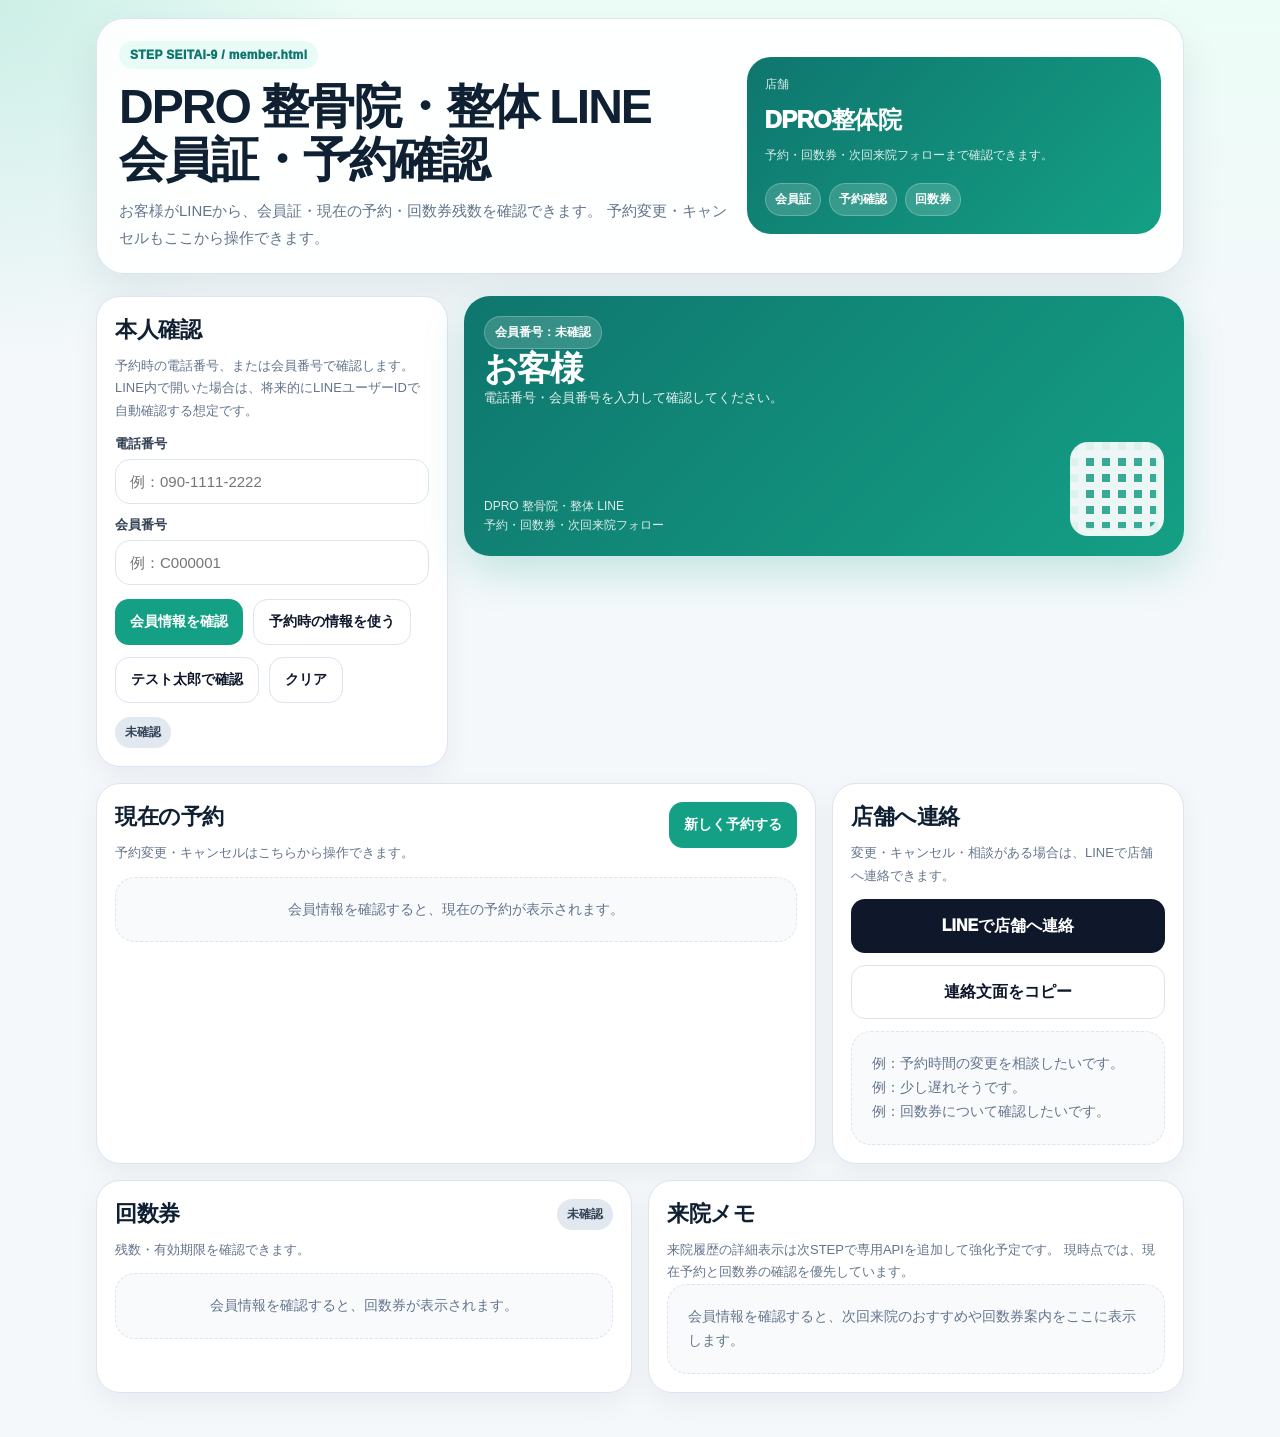
==== member.html @ 10b80275 "Update print statement to say 'Goodbye World'" ====
<!doctype html>
<!-- STEP SEITAI-9: member.html / customer member card, reservations and tickets / 20260709 -->
<html lang="ja">
<head>
  <meta charset="utf-8" />
  <meta name="viewport" content="width=device-width,initial-scale=1,viewport-fit=cover" />
  <title>DPRO 整骨院・整体 LINE｜会員証・予約確認｜STEP SEITAI-9</title>
  <script src="./config.js?v=step-seitai-4"></script>
  <style>
    :root{
      --bg:#f4f8fb;
      --card:#ffffff;
      --ink:#102033;
      --muted:#64748b;
      --line:#dbe4ef;
      --brand:#14a085;
      --brand2:#0f766e;
      --soft:#e9fbf6;
      --ok:#16a34a;
      --warn:#f59e0b;
      --danger:#dc2626;
      --dark:#0f172a;
      --shadow:0 18px 45px rgba(15,23,42,.08);
      --radius:24px;
    }
    *{box-sizing:border-box}
    html{scroll-behavior:smooth}
    body{
      margin:0;
      font-family:-apple-system,BlinkMacSystemFont,"Segoe UI","Noto Sans JP",sans-serif;
      background:
        radial-gradient(circle at top left,rgba(20,160,133,.15),transparent 360px),
        linear-gradient(180deg,#ecfdf7 0%,#f4f8fb 330px,#f4f8fb 100%);
      color:var(--ink);
    }
    button,input,select,textarea{font:inherit}
    button{cursor:pointer}
    .wrap{width:min(1120px,100%);margin:0 auto;padding:0 16px}
    header{padding:18px 0 12px}
    .hero{
      background:rgba(255,255,255,.92);
      border:1px solid rgba(219,228,239,.95);
      border-radius:28px;
      box-shadow:var(--shadow);
      padding:22px;
      display:grid;
      grid-template-columns:1.25fr .85fr;
      gap:18px;
      align-items:center;
    }
    .badge{
      display:inline-flex;
      align-items:center;
      padding:7px 11px;
      border-radius:999px;
      background:var(--soft);
      color:var(--brand2);
      font-size:12px;
      font-weight:950;
      letter-spacing:.03em;
    }
    h1{
      margin:12px 0 10px;
      font-size:clamp(30px,5vw,48px);
      line-height:1.1;
      letter-spacing:-.04em;
    }
    h2{margin:0 0 10px;font-size:22px;letter-spacing:-.02em}
    h3{margin:14px 0 8px;font-size:16px}
    .lead{margin:0;color:var(--muted);line-height:1.8;font-size:15px}
    .heroPanel{
      background:linear-gradient(135deg,#0f766e,#14a085);
      color:#fff;
      border-radius:24px;
      padding:18px;
      min-height:160px;
      display:grid;
      align-content:center;
      gap:10px;
    }
    .shop{font-size:24px;font-weight:950;letter-spacing:-.03em}
    .mini{font-size:12px;opacity:.86;line-height:1.6}
    .chips{display:flex;gap:8px;flex-wrap:wrap;margin-top:8px}
    .chip{
      display:inline-flex;
      padding:7px 9px;
      border-radius:999px;
      background:rgba(255,255,255,.16);
      border:1px solid rgba(255,255,255,.24);
      color:#fff;
      font-size:12px;
      font-weight:900;
    }
    main{padding:10px 0 44px}
    .grid{display:grid;grid-template-columns:repeat(12,1fr);gap:16px}
    .card{
      background:var(--card);
      border:1px solid var(--line);
      border-radius:var(--radius);
      box-shadow:0 10px 28px rgba(15,23,42,.05);
      padding:18px;
    }
    .span4{grid-column:span 4}
    .span5{grid-column:span 5}
    .span6{grid-column:span 6}
    .span7{grid-column:span 7}
    .span8{grid-column:span 8}
    .span12{grid-column:span 12}
    .note{margin:7px 0 0;color:var(--muted);line-height:1.75;font-size:13px}
    label{
      display:block;
      margin:12px 0 6px;
      font-size:13px;
      font-weight:900;
      color:#334155;
    }
    input,select,textarea{
      width:100%;
      border:1px solid var(--line);
      border-radius:15px;
      padding:13px 14px;
      background:#fff;
      color:var(--ink);
      outline:none;
      font-size:15px;
    }
    textarea{min-height:90px;line-height:1.65;resize:vertical}
    input:focus,select:focus,textarea:focus{
      border-color:var(--brand);
      box-shadow:0 0 0 4px rgba(20,160,133,.12);
    }
    .row{display:flex;gap:10px;align-items:center;flex-wrap:wrap}
    .btn{
      border:0;
      border-radius:14px;
      padding:12px 15px;
      font-size:14px;
      font-weight:950;
      background:#e2e8f0;
      color:#0f172a;
      transition:.15s transform,.15s opacity,.15s background;
      text-decoration:none;
      display:inline-flex;
      align-items:center;
      justify-content:center;
      min-height:46px;
    }
    .btn:hover{transform:translateY(-1px)}
    .btn:disabled{opacity:.55;cursor:not-allowed;transform:none}
    .btn.primary{background:var(--brand);color:#fff}
    .btn.dark{background:var(--dark);color:#fff}
    .btn.warn{background:var(--warn);color:#fff}
    .btn.danger{background:var(--danger);color:#fff}
    .btn.ghost{background:#fff;border:1px solid var(--line)}
    .btn.large{font-size:16px;min-height:54px;padding:14px 17px}
    .status{
      display:inline-flex;
      align-items:center;
      padding:7px 10px;
      border-radius:999px;
      background:#e2e8f0;
      color:#334155;
      font-size:12px;
      font-weight:950;
      white-space:nowrap;
    }
    .status.ok{background:#dcfce7;color:#166534}
    .status.warn{background:#fef3c7;color:#92400e}
    .status.ng{background:#fee2e2;color:#991b1b}
    .memberCard{
      background:linear-gradient(135deg,#0f766e,#14a085);
      color:#fff;
      border-radius:26px;
      padding:20px;
      box-shadow:0 16px 40px rgba(20,160,133,.22);
      min-height:260px;
      display:grid;
      gap:12px;
    }
    .memberNo{
      display:inline-flex;
      align-items:center;
      width:max-content;
      padding:7px 10px;
      border-radius:999px;
      background:rgba(255,255,255,.16);
      border:1px solid rgba(255,255,255,.24);
      font-weight:950;
      font-size:12px;
    }
    .memberName{
      font-size:34px;
      font-weight:950;
      letter-spacing:-.05em;
      line-height:1.12;
    }
    .memberMeta{
      font-size:13px;
      opacity:.9;
      line-height:1.65;
    }
    .qrLike{
      width:94px;
      height:94px;
      border-radius:18px;
      background:
        linear-gradient(90deg,#fff 8px,transparent 8px) 0 0/16px 16px,
        linear-gradient(#fff 8px,transparent 8px) 0 0/16px 16px,
        rgba(255,255,255,.18);
      border:8px solid rgba(255,255,255,.92);
      opacity:.92;
    }
    .memberBottom{
      display:flex;
      justify-content:space-between;
      gap:12px;
      align-items:end;
    }
    .list{display:grid;gap:12px;margin-top:12px}
    .item{
      border:1px solid #e5edf6;
      border-radius:20px;
      background:#fbfdff;
      padding:15px;
      display:grid;
      gap:10px;
    }
    .item.active{border-color:#bbf7d0;background:#f0fdf4}
    .itemTop{
      display:flex;
      justify-content:space-between;
      align-items:flex-start;
      gap:12px;
    }
    .itemTitle{
      font-size:18px;
      font-weight:950;
      line-height:1.45;
      letter-spacing:-.03em;
    }
    .itemMeta{
      color:var(--muted);
      font-size:13px;
      line-height:1.65;
      margin-top:4px;
    }
    .pill{
      display:inline-flex;
      padding:5px 8px;
      border-radius:999px;
      background:#eef2ff;
      color:#3730a3;
      font-size:11px;
      font-weight:950;
      white-space:nowrap;
    }
    .pill.green{background:#dcfce7;color:#166534}
    .pill.orange{background:#ffedd5;color:#9a3412}
    .pill.red{background:#fee2e2;color:#991b1b}
    .pill.gray{background:#e2e8f0;color:#334155}
    .ticketGauge{
      height:12px;
      background:#e2e8f0;
      border-radius:999px;
      overflow:hidden;
      margin-top:8px;
    }
    .ticketGauge > span{
      display:block;
      height:100%;
      width:0%;
      background:linear-gradient(90deg,#14a085,#0f766e);
      border-radius:999px;
    }
    .empty{
      border:1px dashed var(--line);
      background:#f8fafc;
      border-radius:20px;
      padding:20px;
      text-align:center;
      color:var(--muted);
      line-height:1.7;
      font-size:14px;
    }
    .sectionHead{
      display:flex;
      justify-content:space-between;
      gap:12px;
      align-items:flex-start;
      margin-bottom:10px;
    }
    .drawer{
      position:fixed;
      inset:0;
      z-index:220;
      display:none;
      background:rgba(15,23,42,.42);
      backdrop-filter:blur(5px);
      padding:18px;
      overflow:auto;
    }
    .drawer.open{display:block}
    .drawerInner{
      width:min(760px,100%);
      margin:0 auto;
      background:#fff;
      border:1px solid var(--line);
      border-radius:26px;
      box-shadow:0 26px 90px rgba(15,23,42,.28);
      padding:18px;
    }
    .drawerHead{
      display:flex;
      justify-content:space-between;
      gap:12px;
      align-items:flex-start;
      border-bottom:1px solid var(--line);
      padding-bottom:12px;
      margin-bottom:12px;
    }
    .slots{
      display:grid;
      grid-template-columns:repeat(4,minmax(0,1fr));
      gap:8px;
      margin-top:12px;
    }
    .slot{
      border:1px solid #bbf7d0;
      background:#ecfdf5;
      color:#047857;
      border-radius:13px;
      padding:10px 8px;
      font-size:13px;
      font-weight:950;
      text-align:center;
    }
    .slot.selected{
      background:var(--brand);
      color:#fff;
      border-color:var(--brand2);
      box-shadow:0 8px 18px rgba(20,160,133,.22);
    }
    .toast{
      position:fixed;
      left:50%;
      bottom:18px;
      transform:translateX(-50%);
      background:#0f172a;
      color:#fff;
      border-radius:999px;
      padding:13px 17px;
      box-shadow:var(--shadow);
      font-size:15px;
      font-weight:950;
      opacity:0;
      pointer-events:none;
      transition:.2s;
      z-index:300;
      max-width:calc(100% - 28px);
      text-align:center;
    }
    .toast.show{opacity:1;bottom:30px}
    .loading{
      display:inline-block;
      width:14px;height:14px;
      border:2px solid rgba(255,255,255,.55);
      border-top-color:#fff;
      border-radius:999px;
      animation:spin .7s linear infinite;
      vertical-align:-2px;
      margin-right:6px;
    }
    @keyframes spin{to{transform:rotate(360deg)}}
    @media(max-width:920px){
      .hero{grid-template-columns:1fr}
      .span4,.span5,.span6,.span7,.span8{grid-column:span 12}
      .slots{grid-template-columns:repeat(3,minmax(0,1fr))}
    }
    @media(max-width:560px){
      .wrap{padding:0 12px}
      header{padding-top:12px}
      .hero,.card{border-radius:20px;padding:16px}
      .grid{gap:12px}
      .memberName{font-size:30px}
      .itemTop{display:block}
      .itemTop .pill{margin-top:8px}
      .btn{width:100%}
      .row .btn{width:auto}
      .slots{grid-template-columns:repeat(2,minmax(0,1fr))}
    }
  </style>
</head>

<body>
<header>
  <div class="wrap">
    <section class="hero">
      <div>
        <span class="badge">STEP SEITAI-9 / member.html</span>
        <h1>DPRO 整骨院・整体 LINE<br>会員証・予約確認</h1>
        <p class="lead">
          お客様がLINEから、会員証・現在の予約・回数券残数を確認できます。
          予約変更・キャンセルもここから操作できます。
        </p>
      </div>
      <div class="heroPanel">
        <div class="mini">店舗</div>
        <div class="shop" id="shopNameView">DPRO整体院</div>
        <div class="mini" id="shopNoteView">予約・回数券・次回来院フォローまで確認できます。</div>
        <div class="chips">
          <span class="chip">会員証</span>
          <span class="chip">予約確認</span>
          <span class="chip">回数券</span>
        </div>
      </div>
    </section>
  </div>
</header>

<main>
  <div class="wrap">
    <section class="grid">
      <div class="card span4">
        <h2>本人確認</h2>
        <p class="note">
          予約時の電話番号、または会員番号で確認します。
          LINE内で開いた場合は、将来的にLINEユーザーIDで自動確認する想定です。
        </p>

        <label for="lookupPhone">電話番号</label>
        <input id="lookupPhone" type="tel" placeholder="例：090-1111-2222" autocomplete="tel">

        <label for="lookupCustomerNo">会員番号</label>
        <input id="lookupCustomerNo" type="text" placeholder="例：C000001">

        <div class="row" style="margin-top:14px;">
          <button class="btn primary" id="lookupBtn" type="button">会員情報を確認</button>
          <button class="btn ghost" id="useSavedBtn" type="button">予約時の情報を使う</button>
        </div>

        <div class="row" style="margin-top:12px;">
          <button class="btn ghost" id="demoPhoneBtn" type="button">テスト太郎で確認</button>
          <button class="btn ghost" id="clearLookupBtn" type="button">クリア</button>
        </div>

        <div style="margin-top:14px;">
          <span class="status" id="lookupStatus">未確認</span>
        </div>
      </div>

      <div class="span8">
        <div class="memberCard" id="memberCard">
          <div>
            <span class="memberNo" id="memberNoView">会員番号：未確認</span>
            <div class="memberName" id="memberNameView">お客様</div>
            <div class="memberMeta" id="memberMetaView">
              電話番号・会員番号を入力して確認してください。
            </div>
          </div>

          <div class="memberBottom">
            <div>
              <div class="mini">DPRO 整骨院・整体 LINE</div>
              <div class="mini">予約・回数券・次回来院フォロー</div>
            </div>
            <div class="qrLike" aria-label="会員証QR風表示"></div>
          </div>
        </div>
      </div>

      <div class="card span8">
        <div class="sectionHead">
          <div>
            <h2>現在の予約</h2>
            <p class="note">予約変更・キャンセルはこちらから操作できます。</p>
          </div>
          <a class="btn primary" href="./index.html">新しく予約する</a>
        </div>
        <div id="reservationList" class="list"></div>
      </div>

      <div class="card span4">
        <h2>店舗へ連絡</h2>
        <p class="note">変更・キャンセル・相談がある場合は、LINEで店舗へ連絡できます。</p>
        <div class="list">
          <a class="btn dark large" id="lineContactBtn" href="#" target="_blank" rel="noopener">LINEで店舗へ連絡</a>
          <button class="btn ghost large" id="copyContactTextBtn" type="button">連絡文面をコピー</button>
        </div>
        <div class="empty" style="margin-top:12px;text-align:left;">
          例：予約時間の変更を相談したいです。<br>
          例：少し遅れそうです。<br>
          例：回数券について確認したいです。
        </div>
      </div>

      <div class="card span6">
        <div class="sectionHead">
          <div>
            <h2>回数券</h2>
            <p class="note">残数・有効期限を確認できます。</p>
          </div>
          <span class="status" id="ticketStatus">未確認</span>
        </div>
        <div id="ticketList" class="list"></div>
      </div>

      <div class="card span6">
        <h2>来院メモ</h2>
        <p class="note">
          来院履歴の詳細表示は次STEPで専用APIを追加して強化予定です。
          現時点では、現在予約と回数券の確認を優先しています。
        </p>
        <div id="recommendBox" class="empty" style="text-align:left;">
          会員情報を確認すると、次回来院のおすすめや回数券案内をここに表示します。
        </div>
      </div>
    </section>
  </div>
</main>

<div class="drawer" id="changeDrawer">
  <div class="drawerInner">
    <div class="drawerHead">
      <div>
        <span class="badge">予約変更</span>
        <h2 style="margin-top:10px;">予約日時を変更</h2>
        <p class="note">メニュー・日付・時間を選び直して変更します。</p>
      </div>
      <button class="btn ghost" id="closeChangeBtn" type="button">閉じる</button>
    </div>

    <label for="changeMenu">メニュー</label>
    <select id="changeMenu"></select>

    <label for="changeDate">変更希望日</label>
    <input id="changeDate" type="date">

    <div class="row" style="margin-top:12px;">
      <button class="btn primary" id="loadSlotsBtn" type="button">空き時間を表示</button>
      <span class="status" id="slotStatus">未確認</span>
    </div>

    <div id="slotList" class="slots"></div>

    <label for="changeNote">変更メモ</label>
    <textarea id="changeNote" placeholder="例：できれば午前中が希望です。"></textarea>

    <div class="row" style="margin-top:14px;">
      <button class="btn primary large" id="submitChangeBtn" type="button">この内容で変更する</button>
    </div>
  </div>
</div>

<div class="drawer" id="cancelDrawer">
  <div class="drawerInner">
    <div class="drawerHead">
      <div>
        <span class="badge">予約キャンセル</span>
        <h2 style="margin-top:10px;">予約をキャンセル</h2>
        <p class="note">キャンセル理由を入力して送信します。</p>
      </div>
      <button class="btn ghost" id="closeCancelBtn" type="button">閉じる</button>
    </div>

    <div id="cancelTargetBox" class="empty" style="text-align:left;">キャンセル対象の予約を選択してください。</div>

    <label for="cancelReason">キャンセル理由</label>
    <textarea id="cancelReason" placeholder="例：都合が悪くなったため"></textarea>

    <div class="row" style="margin-top:14px;">
      <button class="btn danger large" id="submitCancelBtn" type="button">予約をキャンセルする</button>
    </div>
  </div>
</div>

<div class="toast" id="toast">OK</div>

<script>
(() => {
  "use strict";

  const FALLBACK_CONFIG = {
    serviceName: "DPRO 整骨院・整体 LINE",
    shopCode: "dpro_seitai_demo",
    shopName: "DPRO整体院",
    apiBaseUrl: "https://dpro-seitai-line-api.dpromstk2000.workers.dev",
    endpoints: {
      publicSettings: "/api/public/settings",
      memberProfile: "/api/member/profile",
      memberTicket: "/api/member/ticket",
      memberReservations: "/api/member/reservations",
      appointmentOptions: "/api/public/appointment-options",
      reservationUpdate: "/api/reservations/update",
      reservationCancel: "/api/reservations/cancel"
    }
  };

  const CONFIG = window.DPRO_SEITAI_CONFIG || FALLBACK_CONFIG;
  const $ = (id) => document.getElementById(id);

  const state = {
    settings: null,
    shop: null,
    customer: null,
    reservations: [],
    tickets: [],
    menus: [],
    staff: [],
    resources: [],
    menuMap: {},
    staffMap: {},
    resourceMap: {},
    selectedReservation: null,
    selectedSlot: null,
    slots: []
  };

  function endpoint(key) {
    const map = CONFIG.endpoints || {};
    return map[key] || FALLBACK_CONFIG.endpoints[key] || key;
  }

  function trimSlash(value) {
    return String(value || "").replace(/\/+$/, "");
  }

  function apiUrl(path, params = {}) {
    const url = new URL(`${trimSlash(CONFIG.apiBaseUrl)}${path.startsWith("/") ? path : `/${path}`}`);
    if (!url.searchParams.get("shop_code")) {
      url.searchParams.set("shop_code", CONFIG.shopCode || "dpro_seitai_demo");
    }
    Object.entries(params || {}).forEach(([key, value]) => {
      if (value !== undefined && value !== null && String(value) !== "") {
        url.searchParams.set(key, String(value));
      }
    });
    return url.toString();
  }

  async function apiGet(path, params = {}) {
    const res = await fetch(apiUrl(path, params), { method: "GET" });
    const data = await res.json().catch(() => ({}));
    if (!res.ok || data.ok === false) {
      throw new Error(data.message || data.error || `API error ${res.status}`);
    }
    return data;
  }

  async function apiPost(path, body = {}, query = {}) {
    const res = await fetch(apiUrl(path, query), {
      method: "POST",
      headers: { "Content-Type": "application/json" },
      body: JSON.stringify(body || {})
    });
    const data = await res.json().catch(() => ({}));
    if (!res.ok || data.ok === false) {
      throw new Error(data.message || data.error || `API error ${res.status}`);
    }
    return data;
  }

  function escapeHtml(value) {
    return String(value ?? "")
      .replaceAll("&", "&amp;")
      .replaceAll("<", "&lt;")
      .replaceAll(">", "&gt;")
      .replaceAll('"', "&quot;")
      .replaceAll("'", "&#039;");
  }

  function formatTime(value) {
    return String(value || "").slice(0, 5);
  }

  function todayText() {
    const d = new Date();
    const y = d.getFullYear();
    const m = String(d.getMonth() + 1).padStart(2, "0");
    const day = String(d.getDate()).padStart(2, "0");
    return `${y}-${m}-${day}`;
  }

  function addDaysText(dateText, days) {
    const [y, m, d] = dateText.split("-").map(Number);
    const date = new Date(y, m - 1, d);
    date.setDate(date.getDate() + Number(days || 0));
    const yy = date.getFullYear();
    const mm = String(date.getMonth() + 1).padStart(2, "0");
    const dd = String(date.getDate()).padStart(2, "0");
    return `${yy}-${mm}-${dd}`;
  }

  function showToast(text) {
    const t = $("toast");
    t.textContent = text;
    t.classList.add("show");
    setTimeout(() => t.classList.remove("show"), 1900);
  }

  function setStatus(id, text, kind = "") {
    const el = $(id);
    el.textContent = text;
    el.className = `status ${kind}`.trim();
  }

  function setBusy(button, busy, label) {
    if (!button) return;
    if (busy) {
      button.dataset.oldText = button.innerHTML;
      button.disabled = true;
      button.innerHTML = `<span class="loading"></span>${label || "処理中..."}`;
    } else {
      button.disabled = false;
      if (button.dataset.oldText) button.innerHTML = button.dataset.oldText;
      delete button.dataset.oldText;
    }
  }

  function statusLabel(status) {
    const map = {
      reserved: "予約済み",
      arrived: "来院済み",
      in_treatment: "施術中",
      treatment_done: "施術完了",
      completed: "完了",
      cancelled: "キャンセル",
      no_show: "無断キャンセル"
    };
    return map[status] || status || "-";
  }

  function statusClass(status) {
    if (status === "reserved") return "green";
    if (status === "arrived" || status === "in_treatment") return "orange";
    if (status === "completed" || status === "treatment_done") return "gray";
    if (status === "cancelled" || status === "no_show") return "red";
    return "gray";
  }

  function menuName(idOrCode) {
    const row = state.menuMap[idOrCode] || {};
    return row.menu_name || row.name || idOrCode || "-";
  }

  function staffName(idOrCode) {
    const row = state.staffMap[idOrCode] || {};
    return row.display_name || row.staff_name || row.name || "おまかせ";
  }

  function resourceName(idOrCode) {
    const row = state.resourceMap[idOrCode] || {};
    return row.resource_name || row.name || "";
  }

  function buildLookupParams() {
    const params = {};
    const phone = $("lookupPhone").value.trim();
    const customerNo = $("lookupCustomerNo").value.trim();

    if (phone) params.phone = phone;
    if (customerNo) params.customer_no = customerNo;

    const url = new URL(location.href);
    ["customer_id","customer_no","phone","line_user_id"].forEach((key) => {
      const v = url.searchParams.get(key);
      if (v && !params[key]) params[key] = v;
    });

    return params;
  }

  function saveLookup() {
    const data = {
      phone: $("lookupPhone").value.trim(),
      customer_no: $("lookupCustomerNo").value.trim()
    };
    localStorage.setItem("DPRO_SEITAI_MEMBER_LOOKUP", JSON.stringify(data));
  }

  function loadSavedLookup() {
    try {
      const profileRaw = localStorage.getItem("DPRO_SEITAI_CUSTOMER_PROFILE");
      if (profileRaw) {
        const profile = JSON.parse(profileRaw);
        if (profile.phone) $("lookupPhone").value = profile.phone;
      }

      const raw = localStorage.getItem("DPRO_SEITAI_MEMBER_LOOKUP");
      if (!raw) return;
      const data = JSON.parse(raw);
      if (data.phone) $("lookupPhone").value = data.phone;
      if (data.customer_no) $("lookupCustomerNo").value = data.customer_no;
    } catch {}
  }

  async function loadSettings() {
    const data = await apiGet(endpoint("publicSettings"));
    state.settings = data.settings || {};
    state.shop = data.shop || {};
    state.menus = data.menus || [];
    state.staff = data.staff || [];
    state.resources = data.resources || [];

    state.menuMap = {};
    state.staffMap = {};
    state.resourceMap = {};

    state.menus.forEach((m) => {
      state.menuMap[m.id] = m;
      state.menuMap[m.menu_code] = m;
    });
    state.staff.forEach((s) => {
      state.staffMap[s.id] = s;
      state.staffMap[s.staff_code] = s;
    });
    state.resources.forEach((r) => {
      state.resourceMap[r.id] = r;
      state.resourceMap[r.resource_code] = r;
    });

    $("shopNameView").textContent = state.shop.shop_name || CONFIG.shopName || "DPRO整体院";
    $("shopNoteView").textContent = state.shop.public_note || "予約・回数券・次回来院フォローまで確認できます。";

    if (state.shop.line_official_url) {
      $("lineContactBtn").href = state.shop.line_official_url;
    } else {
      $("lineContactBtn").removeAttribute("href");
    }

    renderChangeMenuOptions();
  }

  async function loadMember() {
    const params = buildLookupParams();
    if (!params.phone && !params.customer_no && !params.customer_id && !params.line_user_id) {
      showToast("電話番号または会員番号を入力してください。");
      return;
    }

    setStatus("lookupStatus", "確認中...", "warn");
    const [profile, tickets, reservations] = await Promise.all([
      apiGet(endpoint("memberProfile"), params),
      apiGet(endpoint("memberTicket"), params).catch((error) => ({ ok:false, tickets:[], error: error.message })),
      apiGet(endpoint("memberReservations"), params).catch((error) => ({ ok:false, reservations:[], error: error.message }))
    ]);

    state.customer = profile.customer;
    state.tickets = tickets.tickets || [];
    state.reservations = reservations.reservations || [];

    saveLookup();
    renderMember();
    renderReservations();
    renderTickets();
    renderRecommend();
    setStatus("lookupStatus", "確認OK", "ok");
  }

  function renderMember() {
    const c = state.customer;
    if (!c) return;

    $("memberNoView").textContent = `会員番号：${c.customer_no || "未設定"}`;
    $("memberNameView").textContent = `${c.customer_name || "お客様"} 様`;
    $("memberMetaView").innerHTML = `
      フリガナ：${escapeHtml(c.customer_kana || "-")}<br>
      電話：${escapeHtml(c.phone || "-")}<br>
      最終来院：${escapeHtml(c.last_visit_date || "-")} / 来院回数：${Number(c.total_visit_count || 0)}回
    `;

    if (c.phone) $("lookupPhone").value = c.phone;
    if (c.customer_no) $("lookupCustomerNo").value = c.customer_no;
  }

  function renderReservations() {
    const box = $("reservationList");
    const rows = state.reservations || [];

    if (!state.customer) {
      box.innerHTML = `<div class="empty">会員情報を確認すると、現在の予約が表示されます。</div>`;
      return;
    }

    if (!rows.length) {
      box.innerHTML = `
        <div class="empty">
          現在の予約はありません。<br>
          新しく予約する場合は「新しく予約する」から進んでください。
        </div>
      `;
      return;
    }

    box.innerHTML = rows.map((r) => {
      const menu = menuName(r.menu_id || r.menu_code);
      const staff = staffName(r.staff_id || r.staff_code);
      const resource = resourceName(r.resource_id || r.resource_code);
      return `
        <div class="item active">
          <div class="itemTop">
            <div>
              <div class="itemTitle">${escapeHtml(r.reservation_date || "-")} ${formatTime(r.start_time)}　${escapeHtml(menu)}</div>
              <div class="itemMeta">
                担当：${escapeHtml(staff)}${resource ? ` / ${escapeHtml(resource)}` : ""}<br>
                予約番号：${escapeHtml(r.id || r.reservation_id || "-")}
              </div>
            </div>
            <span class="pill ${statusClass(r.status)}">${escapeHtml(statusLabel(r.status))}</span>
          </div>
          ${r.request_note ? `<div class="itemMeta">ご要望：${escapeHtml(r.request_note)}</div>` : ""}
          <div class="row">
            <button class="btn primary" data-action="change" data-id="${escapeHtml(r.id || r.reservation_id)}" type="button">予約を変更</button>
            <button class="btn danger" data-action="cancel" data-id="${escapeHtml(r.id || r.reservation_id)}" type="button">キャンセル</button>
          </div>
        </div>
      `;
    }).join("");

    box.querySelectorAll("[data-action]").forEach((btn) => {
      btn.addEventListener("click", () => {
        const reservation = state.reservations.find((r) => String(r.id || r.reservation_id) === String(btn.dataset.id));
        if (!reservation) return showToast("予約が見つかりません。");
        if (btn.dataset.action === "change") openChangeDrawer(reservation);
        if (btn.dataset.action === "cancel") openCancelDrawer(reservation);
      });
    });
  }

  function renderTickets() {
    const box = $("ticketList");
    const rows = state.tickets || [];
    setStatus("ticketStatus", state.customer ? `${rows.length}件` : "未確認", state.customer ? "ok" : "");

    if (!state.customer) {
      box.innerHTML = `<div class="empty">会員情報を確認すると、回数券が表示されます。</div>`;
      return;
    }

    if (!rows.length) {
      box.innerHTML = `<div class="empty">現在表示できる回数券はありません。</div>`;
      return;
    }

    box.innerHTML = rows.map((t) => {
      const total = Number(t.total_count || 0);
      const remaining = Number(t.remaining_count || 0);
      const pct = total > 0 ? Math.max(0, Math.min(100, Math.round((remaining / total) * 100))) : 0;
      const low = remaining <= Number(state.settings.ticket_low_threshold || 2);
      return `
        <div class="item">
          <div class="itemTop">
            <div>
              <div class="itemTitle">${escapeHtml(t.ticket_name || "回数券")}</div>
              <div class="itemMeta">
                残り ${remaining}回 / 合計 ${total}回<br>
                有効期限：${escapeHtml(t.expires_at || "-")} / 状態：${escapeHtml(t.status || "-")}
              </div>
            </div>
            <span class="pill ${low ? "red" : "green"}">${low ? "残り少" : "利用中"}</span>
          </div>
          <div class="ticketGauge"><span style="width:${pct}%"></span></div>
        </div>
      `;
    }).join("");
  }

  function renderRecommend() {
    if (!state.customer) return;

    const activeTicket = (state.tickets || []).find((t) => t.status === "active");
    const reservationCount = (state.reservations || []).length;

    if (reservationCount > 0) {
      $("recommendBox").innerHTML = `
        <b>次回予約があります。</b><br>
        予約日時と回数券残数を確認して、当日はお気をつけてお越しください。
      `;
      return;
    }

    if (activeTicket) {
      $("recommendBox").innerHTML = `
        <b>回数券をご利用中です。</b><br>
        残り ${Number(activeTicket.remaining_count || 0)}回です。次回予約を入れておくと安心です。
      `;
      return;
    }

    $("recommendBox").innerHTML = `
      <b>次回予約がおすすめです。</b><br>
      肩こり・腰痛・姿勢改善は、間隔を空けすぎない来院がおすすめです。
    `;
  }

  function renderChangeMenuOptions() {
    $("changeMenu").innerHTML = (state.menus || []).map((m) =>
      `<option value="${escapeHtml(m.menu_code || m.id)}">${escapeHtml(m.menu_name || m.menu_code)}（${Number(m.duration_minutes || 0)}分）</option>`
    ).join("");
  }

  function openChangeDrawer(reservation) {
    state.selectedReservation = reservation;
    state.selectedSlot = null;
    state.slots = [];

    const menuRow = state.menuMap[reservation.menu_id] || state.menuMap[reservation.menu_code] || state.menus[0];
    $("changeMenu").value = menuRow?.menu_code || menuRow?.id || "";
    $("changeDate").value = reservation.reservation_date || addDaysText(todayText(), 1);
    $("changeDate").min = todayText();
    $("changeNote").value = reservation.request_note || "";

    $("slotList").innerHTML = "";
    setStatus("slotStatus", "未確認", "");
    $("changeDrawer").classList.add("open");
  }

  function closeChangeDrawer() {
    $("changeDrawer").classList.remove("open");
  }

  async function loadSlots() {
    const reservation = state.selectedReservation;
    if (!reservation) return showToast("変更する予約が選択されていません。");

    const btn = $("loadSlotsBtn");
    setBusy(btn, true, "確認中...");
    try {
      const data = await apiGet(endpoint("appointmentOptions"), {
        date: $("changeDate").value,
        menu_code: $("changeMenu").value,
        staff_preference: "any"
      });

      state.slots = Array.isArray(data.available_slots)
        ? data.available_slots
        : (Array.isArray(data.slots) ? data.slots.map((time) => ({ time })) : []);

      state.selectedSlot = null;

      if (data.is_available && state.slots.length) {
        setStatus("slotStatus", "空きあり", "ok");
      } else {
        setStatus("slotStatus", "空きなし", "ng");
      }

      renderSlots();
    } catch (error) {
      setStatus("slotStatus", "エラー", "ng");
      showToast(error.message);
    } finally {
      setBusy(btn, false);
    }
  }

  function renderSlots() {
    const box = $("slotList");
    if (!state.slots.length) {
      box.innerHTML = `<div class="empty" style="grid-column:1/-1;">表示できる空き時間はありません。</div>`;
      return;
    }

    box.innerHTML = state.slots.map((slot) => {
      const time = slot.time || slot;
      const selected = state.selectedSlot && state.selectedSlot.time === time;
      return `<button class="slot ${selected ? "selected" : ""}" data-time="${escapeHtml(time)}" type="button">${escapeHtml(time)}</button>`;
    }).join("");

    box.querySelectorAll("[data-time]").forEach((btn) => {
      btn.addEventListener("click", () => {
        state.selectedSlot = state.slots.find((slot) => String(slot.time || slot) === String(btn.dataset.time)) || { time: btn.dataset.time };
        renderSlots();
      });
    });
  }

  async function submitChange() {
    const reservation = state.selectedReservation;
    if (!reservation) return showToast("変更する予約が選択されていません。");
    if (!state.selectedSlot) return showToast("変更後の時間を選んでください。");

    const btn = $("submitChangeBtn");
    setBusy(btn, true, "変更中...");

    try {
      const data = await apiPost(endpoint("reservationUpdate"), {
        reservation_id: reservation.id || reservation.reservation_id,
        reservation_date: $("changeDate").value,
        start_time: state.selectedSlot.time || state.selectedSlot,
        menu_code: $("changeMenu").value,
        staff_preference: "any",
        request_note: $("changeNote").value.trim(),
        source: "member"
      });

      showToast(data.message || "予約を変更しました。");
      closeChangeDrawer();
      await loadMember();
    } catch (error) {
      showToast(error.message);
    } finally {
      setBusy(btn, false);
    }
  }

  function openCancelDrawer(reservation) {
    state.selectedReservation = reservation;
    const menu = menuName(reservation.menu_id || reservation.menu_code);
    $("cancelTargetBox").innerHTML = `
      <b>${escapeHtml(reservation.reservation_date || "-")} ${formatTime(reservation.start_time)}</b><br>
      ${escapeHtml(menu)}
    `;
    $("cancelReason").value = "";
    $("cancelDrawer").classList.add("open");
  }

  function closeCancelDrawer() {
    $("cancelDrawer").classList.remove("open");
  }

  async function submitCancel() {
    const reservation = state.selectedReservation;
    if (!reservation) return showToast("キャンセルする予約が選択されていません。");

    const btn = $("submitCancelBtn");
    setBusy(btn, true, "キャンセル中...");

    try {
      const data = await apiPost(endpoint("reservationCancel"), {
        reservation_id: reservation.id || reservation.reservation_id,
        cancel_reason: $("cancelReason").value.trim() || "お客様操作によるキャンセル",
        source: "member"
      });

      showToast(data.message || "予約をキャンセルしました。");
      closeCancelDrawer();
      await loadMember();
    } catch (error) {
      showToast(error.message);
    } finally {
      setBusy(btn, false);
    }
  }

  async function copyContactText() {
    const name = state.customer?.customer_name || "お客様";
    const text = `${name}です。\n予約・回数券について確認したいです。\nよろしくお願いします。`;
    await navigator.clipboard.writeText(text).catch(() => {});
    showToast("連絡文面をコピーしました。");
  }

  function initEvents() {
    $("lookupBtn").addEventListener("click", async () => {
      const btn = $("lookupBtn");
      setBusy(btn, true, "確認中...");
      try { await loadMember(); }
      catch (error) { setStatus("lookupStatus", "見つかりません", "ng"); showToast(error.message); }
      finally { setBusy(btn, false); }
    });

    $("useSavedBtn").addEventListener("click", () => {
      loadSavedLookup();
      showToast("保存済み情報を入れました。");
    });

    $("demoPhoneBtn").addEventListener("click", () => {
      $("lookupPhone").value = "090-1111-2222";
      $("lookupCustomerNo").value = "";
      $("lookupBtn").click();
    });

    $("clearLookupBtn").addEventListener("click", () => {
      $("lookupPhone").value = "";
      $("lookupCustomerNo").value = "";
      localStorage.removeItem("DPRO_SEITAI_MEMBER_LOOKUP");
      setStatus("lookupStatus", "未確認", "");
      showToast("入力をクリアしました。");
    });

    $("copyContactTextBtn").addEventListener("click", copyContactText);

    $("closeChangeBtn").addEventListener("click", closeChangeDrawer);
    $("loadSlotsBtn").addEventListener("click", loadSlots);
    $("submitChangeBtn").addEventListener("click", submitChange);

    $("closeCancelBtn").addEventListener("click", closeCancelDrawer);
    $("submitCancelBtn").addEventListener("click", submitCancel);

    ["changeDrawer","cancelDrawer"].forEach((id) => {
      $(id).addEventListener("click", (event) => {
        if (event.target.id === id) {
          if (id === "changeDrawer") closeChangeDrawer();
          if (id === "cancelDrawer") closeCancelDrawer();
        }
      });
    });

    document.addEventListener("keydown", (event) => {
      if (event.key === "Escape") {
        closeChangeDrawer();
        closeCancelDrawer();
      }
    });
  }

  async function init() {
    initEvents();
    loadSavedLookup();

    const url = new URL(location.href);
    if (url.searchParams.get("phone")) $("lookupPhone").value = url.searchParams.get("phone");
    if (url.searchParams.get("customer_no")) $("lookupCustomerNo").value = url.searchParams.get("customer_no");

    renderReservations();
    renderTickets();

    try {
      await loadSettings();
    } catch (error) {
      showToast(error.message);
    }

    if ($("lookupPhone").value || $("lookupCustomerNo").value || url.searchParams.get("customer_id") || url.searchParams.get("line_user_id")) {
      $("lookupBtn").click();
    }
  }

  document.addEventListener("DOMContentLoaded", init);
})();
</script>
</body>
</html>
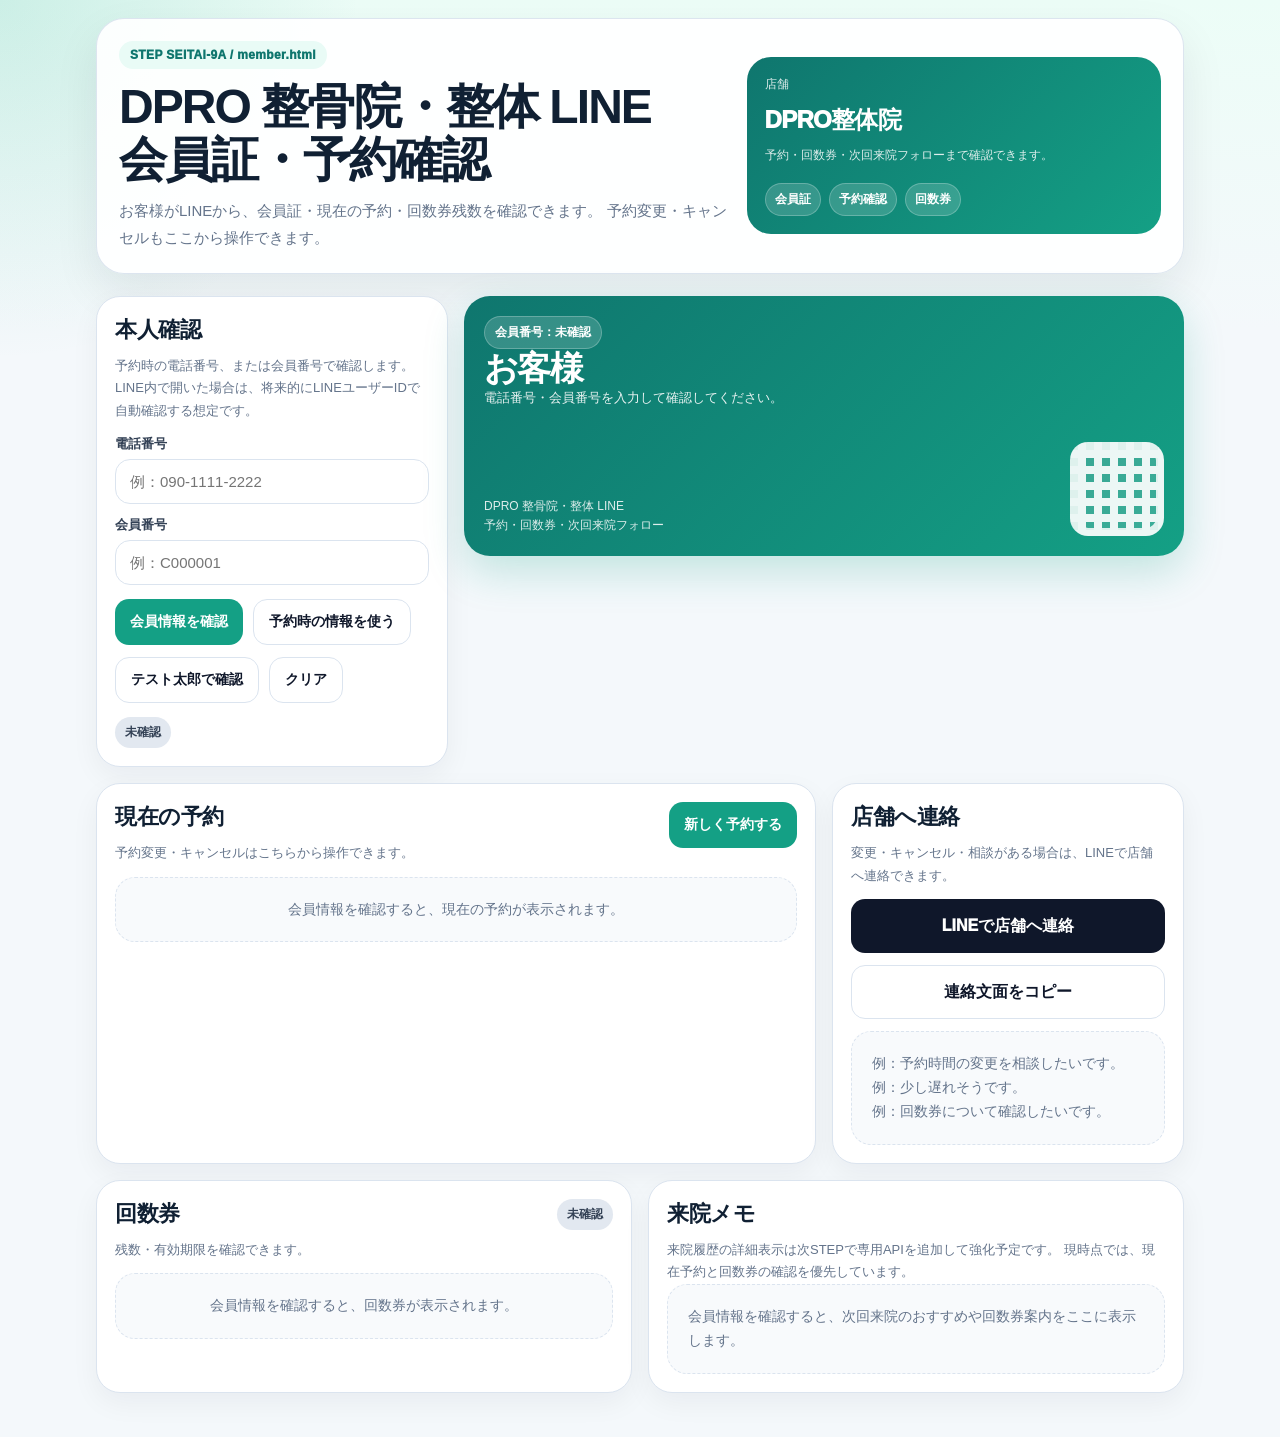
==== commit 12e0b6be: "Update member.html" ====
--- a/member.html
+++ b/member.html
@@ -1,10 +1,10 @@
 <!doctype html>
-<!-- STEP SEITAI-9: member.html / customer member card, reservations and tickets / 20260709 -->
+<!-- STEP SEITAI-9A: reservation change slot guidance / closed day and empty slot UX / 20260709 -->
 <html lang="ja">
 <head>
   <meta charset="utf-8" />
   <meta name="viewport" content="width=device-width,initial-scale=1,viewport-fit=cover" />
-  <title>DPRO 整骨院・整体 LINE｜会員証・予約確認｜STEP SEITAI-9</title>
+  <title>DPRO 整骨院・整体 LINE｜会員証・予約確認｜STEP SEITAI-9A</title>
   <script src="./config.js?v=step-seitai-4"></script>
   <style>
     :root{
@@ -272,6 +272,29 @@
       background:linear-gradient(90deg,#14a085,#0f766e);
       border-radius:999px;
     }
+
+    .alert{
+      border-radius:16px;
+      padding:12px;
+      background:#fef3c7;
+      color:#92400e;
+      border:1px solid #fde68a;
+      font-size:13px;
+      line-height:1.65;
+      font-weight:850;
+      margin-top:10px;
+    }
+    .alert.ok{
+      background:#dcfce7;
+      color:#166534;
+      border-color:#bbf7d0;
+    }
+    .alert.danger{
+      background:#fee2e2;
+      color:#991b1b;
+      border-color:#fecaca;
+    }
+
     .empty{
       border:1px dashed var(--line);
       background:#f8fafc;
@@ -396,7 +419,7 @@
   <div class="wrap">
     <section class="hero">
       <div>
-        <span class="badge">STEP SEITAI-9 / member.html</span>
+        <span class="badge">STEP SEITAI-9A / member.html</span>
         <h1>DPRO 整骨院・整体 LINE<br>会員証・予約確認</h1>
         <p class="lead">
           お客様がLINEから、会員証・現在の予約・回数券残数を確認できます。
@@ -524,7 +547,7 @@
       <div>
         <span class="badge">予約変更</span>
         <h2 style="margin-top:10px;">予約日時を変更</h2>
-        <p class="note">メニュー・日付・時間を選び直して変更します。</p>
+        <p class="note">メニュー・日付・時間を選び直して変更します。定休日や満席の日は理由を表示します。</p>
       </div>
       <button class="btn ghost" id="closeChangeBtn" type="button">閉じる</button>
     </div>
@@ -536,10 +559,12 @@
     <input id="changeDate" type="date">
 
     <div class="row" style="margin-top:12px;">
-      <button class="btn primary" id="loadSlotsBtn" type="button">空き時間を表示</button>
+      <button class="btn primary" id="loadSlotsBtn" type="button">この日の空き時間を表示</button>
+      <button class="btn ghost" id="findOpenDayBtn" type="button">空き日を探す</button>
       <span class="status" id="slotStatus">未確認</span>
     </div>
 
+    <div id="slotMessage"></div>
     <div id="slotList" class="slots"></div>
 
     <label for="changeNote">変更メモ</label>
@@ -688,6 +713,18 @@
     const mm = String(date.getMonth() + 1).padStart(2, "0");
     const dd = String(date.getDate()).padStart(2, "0");
     return `${yy}-${mm}-${dd}`;
+  }
+
+  function weekdayLabel(dateText) {
+    if (!dateText) return "";
+    const [y, m, d] = dateText.split("-").map(Number);
+    const date = new Date(y, m - 1, d);
+    return ["日","月","火","水","木","金","土"][date.getDay()] || "";
+  }
+
+  function dateWithWeekday(dateText) {
+    const w = weekdayLabel(dateText);
+    return w ? `${dateText}（${w}）` : dateText;
   }
 
   function showToast(text) {
@@ -1010,6 +1047,7 @@
     $("changeNote").value = reservation.request_note || "";
 
     $("slotList").innerHTML = "";
+    $("slotMessage").innerHTML = `<div class="alert">変更したい日付を選んで「この日の空き時間を表示」を押してください。日曜・定休日・満席の日は理由を表示します。</div>`;
     setStatus("slotStatus", "未確認", "");
     $("changeDrawer").classList.add("open");
   }
@@ -1020,13 +1058,17 @@
 
   async function loadSlots() {
     const reservation = state.selectedReservation;
-    if (!reservation) return showToast("変更する予約が選択されていません。");
+    if (!reservation) {
+      showToast("変更する予約が選択されていません。");
+      return null;
+    }
 
     const btn = $("loadSlotsBtn");
     setBusy(btn, true, "確認中...");
     try {
+      const targetDate = $("changeDate").value;
       const data = await apiGet(endpoint("appointmentOptions"), {
-        date: $("changeDate").value,
+        date: targetDate,
         menu_code: $("changeMenu").value,
         staff_preference: "any"
       });
@@ -1039,14 +1081,20 @@
 
       if (data.is_available && state.slots.length) {
         setStatus("slotStatus", "空きあり", "ok");
+        $("slotMessage").innerHTML = `<div class="alert ok">${escapeHtml(dateWithWeekday(targetDate))} の空き時間を表示しています。変更したい時間を選んでください。</div>`;
       } else {
+        const reason = data.reason || data.message || "この日は定休日・満席・受付対象外の可能性があります。別の日を選ぶか「空き日を探す」を押してください。";
         setStatus("slotStatus", "空きなし", "ng");
+        $("slotMessage").innerHTML = `<div class="alert danger">${escapeHtml(dateWithWeekday(targetDate))} は予約できる時間がありません。<br>${escapeHtml(reason)}</div>`;
       }
 
       renderSlots();
+      return data;
     } catch (error) {
       setStatus("slotStatus", "エラー", "ng");
+      $("slotMessage").innerHTML = `<div class="alert danger">${escapeHtml(error.message)}</div>`;
       showToast(error.message);
+      return null;
     } finally {
       setBusy(btn, false);
     }
@@ -1055,7 +1103,7 @@
   function renderSlots() {
     const box = $("slotList");
     if (!state.slots.length) {
-      box.innerHTML = `<div class="empty" style="grid-column:1/-1;">表示できる空き時間はありません。</div>`;
+      box.innerHTML = `<div class="empty" style="grid-column:1/-1;">この日に表示できる時間はありません。<br>別の日を選ぶか「空き日を探す」を押してください。</div>`;
       return;
     }
 
@@ -1073,10 +1121,43 @@
     });
   }
 
+
+  async function findOpenChangeDay() {
+    if (!state.selectedReservation) {
+      showToast("変更する予約が選択されていません。");
+      return;
+    }
+
+    const btn = $("findOpenDayBtn");
+    setBusy(btn, true, "検索中...");
+    const start = $("changeDate").value || todayText();
+
+    try {
+      for (let i = 0; i < 35; i++) {
+        const date = addDaysText(start, i);
+        $("changeDate").value = date;
+        const data = await loadSlots();
+        if (data && data.is_available && state.slots.length) {
+          $("slotMessage").innerHTML = `<div class="alert ok">最短の空き日を見つけました：${escapeHtml(dateWithWeekday(date))}<br>下から時間を選んでください。</div>`;
+          showToast(`空き日：${dateWithWeekday(date)}`);
+          return;
+        }
+      }
+
+      setStatus("slotStatus", "見つかりません", "ng");
+      $("slotMessage").innerHTML = `<div class="alert danger">35日以内に空き時間が見つかりませんでした。店舗へLINEでご相談ください。</div>`;
+    } catch (error) {
+      showToast(error.message);
+      $("slotMessage").innerHTML = `<div class="alert danger">${escapeHtml(error.message)}</div>`;
+    } finally {
+      setBusy(btn, false);
+    }
+  }
+
   async function submitChange() {
     const reservation = state.selectedReservation;
     if (!reservation) return showToast("変更する予約が選択されていません。");
-    if (!state.selectedSlot) return showToast("変更後の時間を選んでください。");
+    if (!state.selectedSlot) return showToast("変更後の時間を選んでください。空き時間が出ない日は定休日・満席の可能性があります。");
 
     const btn = $("submitChangeBtn");
     setBusy(btn, true, "変更中...");
@@ -1180,7 +1261,24 @@
 
     $("closeChangeBtn").addEventListener("click", closeChangeDrawer);
     $("loadSlotsBtn").addEventListener("click", loadSlots);
+    $("findOpenDayBtn").addEventListener("click", findOpenChangeDay);
     $("submitChangeBtn").addEventListener("click", submitChange);
+
+    $("changeDate").addEventListener("change", () => {
+      state.selectedSlot = null;
+      state.slots = [];
+      $("slotList").innerHTML = "";
+      setStatus("slotStatus", "再確認が必要", "warn");
+      $("slotMessage").innerHTML = `<div class="alert">${escapeHtml(dateWithWeekday($("changeDate").value))} の空き時間を確認してください。</div>`;
+    });
+
+    $("changeMenu").addEventListener("change", () => {
+      state.selectedSlot = null;
+      state.slots = [];
+      $("slotList").innerHTML = "";
+      setStatus("slotStatus", "再確認が必要", "warn");
+      $("slotMessage").innerHTML = `<div class="alert">メニューが変わったため、空き時間を再確認してください。</div>`;
+    });
 
     $("closeCancelBtn").addEventListener("click", closeCancelDrawer);
     $("submitCancelBtn").addEventListener("click", submitCancel);
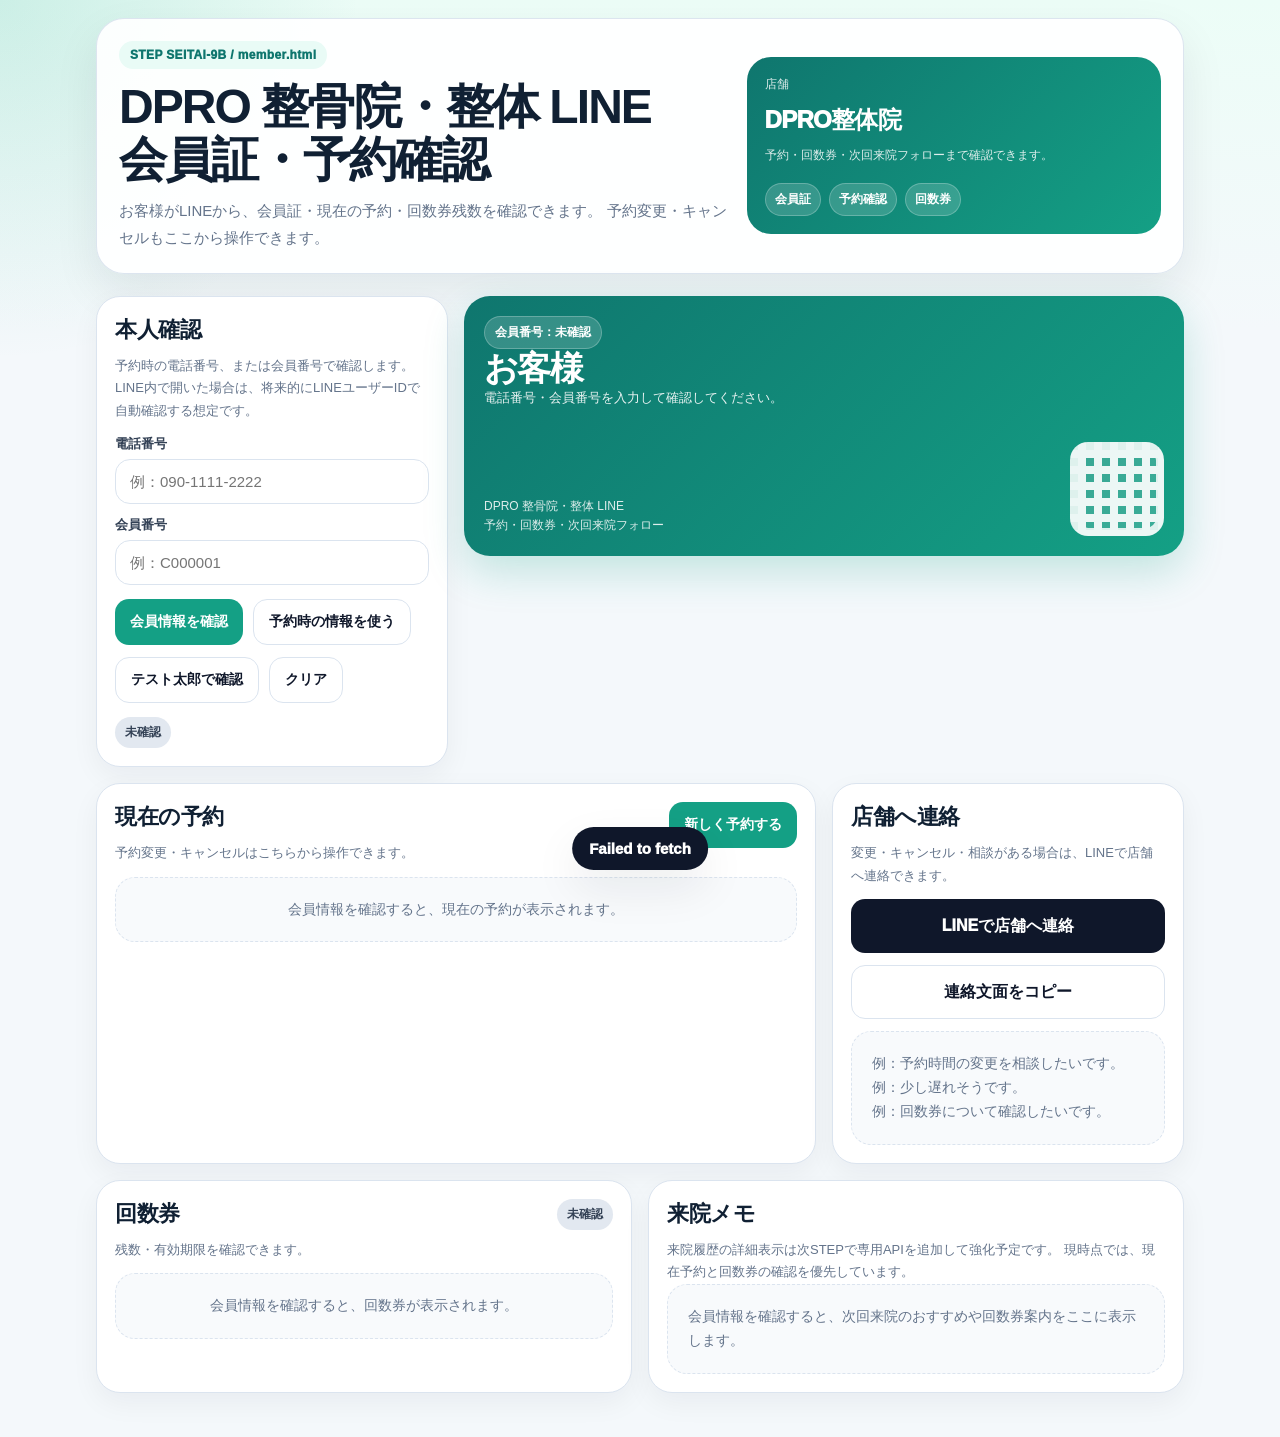
==== commit 2a62cc5d: "Update member.html" ====
--- a/member.html
+++ b/member.html
@@ -1,10 +1,10 @@
 <!doctype html>
-<!-- STEP SEITAI-9A: reservation change slot guidance / closed day and empty slot UX / 20260709 -->
+<!-- STEP SEITAI-9B: stable open-day search without jumping dates / 20260709 -->
 <html lang="ja">
 <head>
   <meta charset="utf-8" />
   <meta name="viewport" content="width=device-width,initial-scale=1,viewport-fit=cover" />
-  <title>DPRO 整骨院・整体 LINE｜会員証・予約確認｜STEP SEITAI-9A</title>
+  <title>DPRO 整骨院・整体 LINE｜会員証・予約確認｜STEP SEITAI-9B</title>
   <script src="./config.js?v=step-seitai-4"></script>
   <style>
     :root{
@@ -419,7 +419,7 @@
   <div class="wrap">
     <section class="hero">
       <div>
-        <span class="badge">STEP SEITAI-9A / member.html</span>
+        <span class="badge">STEP SEITAI-9B / member.html</span>
         <h1>DPRO 整骨院・整体 LINE<br>会員証・予約確認</h1>
         <p class="lead">
           お客様がLINEから、会員証・現在の予約・回数券残数を確認できます。
@@ -557,10 +557,11 @@
 
     <label for="changeDate">変更希望日</label>
     <input id="changeDate" type="date">
+    <div class="note" id="changeDateLabel">日付を選んでください。</div>
 
     <div class="row" style="margin-top:12px;">
       <button class="btn primary" id="loadSlotsBtn" type="button">この日の空き時間を表示</button>
-      <button class="btn ghost" id="findOpenDayBtn" type="button">空き日を探す</button>
+      <button class="btn ghost" id="findOpenDayBtn" type="button">次の空き日を探す</button>
       <span class="status" id="slotStatus">未確認</span>
     </div>
 
@@ -725,6 +726,27 @@
   function dateWithWeekday(dateText) {
     const w = weekdayLabel(dateText);
     return w ? `${dateText}（${w}）` : dateText;
+  }
+
+  function updateChangeDateLabel() {
+    const el = $("changeDateLabel");
+    if (!el) return;
+    const date = $("changeDate").value;
+    el.textContent = date ? `選択中：${dateWithWeekday(date)}` : "日付を選んでください。";
+  }
+
+  function normalizeSlots(data) {
+    return Array.isArray(data.available_slots)
+      ? data.available_slots
+      : (Array.isArray(data.slots) ? data.slots.map((time) => ({ time })) : []);
+  }
+
+  async function fetchSlotsForDate(dateText) {
+    return apiGet(endpoint("appointmentOptions"), {
+      date: dateText,
+      menu_code: $("changeMenu").value,
+      staff_preference: "any"
+    });
   }
 
   function showToast(text) {
@@ -1045,6 +1067,7 @@
     $("changeDate").value = reservation.reservation_date || addDaysText(todayText(), 1);
     $("changeDate").min = todayText();
     $("changeNote").value = reservation.request_note || "";
+    updateChangeDateLabel();
 
     $("slotList").innerHTML = "";
     $("slotMessage").innerHTML = `<div class="alert">変更したい日付を選んで「この日の空き時間を表示」を押してください。日曜・定休日・満席の日は理由を表示します。</div>`;
@@ -1067,25 +1090,19 @@
     setBusy(btn, true, "確認中...");
     try {
       const targetDate = $("changeDate").value;
-      const data = await apiGet(endpoint("appointmentOptions"), {
-        date: targetDate,
-        menu_code: $("changeMenu").value,
-        staff_preference: "any"
-      });
-
-      state.slots = Array.isArray(data.available_slots)
-        ? data.available_slots
-        : (Array.isArray(data.slots) ? data.slots.map((time) => ({ time })) : []);
-
+      updateChangeDateLabel();
+
+      const data = await fetchSlotsForDate(targetDate);
+      state.slots = normalizeSlots(data);
       state.selectedSlot = null;
 
       if (data.is_available && state.slots.length) {
         setStatus("slotStatus", "空きあり", "ok");
         $("slotMessage").innerHTML = `<div class="alert ok">${escapeHtml(dateWithWeekday(targetDate))} の空き時間を表示しています。変更したい時間を選んでください。</div>`;
       } else {
-        const reason = data.reason || data.message || "この日は定休日・満席・受付対象外の可能性があります。別の日を選ぶか「空き日を探す」を押してください。";
+        const reason = data.reason || data.message || "この日は定休日・満席・受付対象外の可能性があります。別の日を選ぶか「次の空き日を探す」を押してください。";
         setStatus("slotStatus", "空きなし", "ng");
-        $("slotMessage").innerHTML = `<div class="alert danger">${escapeHtml(dateWithWeekday(targetDate))} は予約できる時間がありません。<br>${escapeHtml(reason)}</div>`;
+        $("slotMessage").innerHTML = `<div class="alert danger">${escapeHtml(dateWithWeekday(targetDate))} は予約できる時間がありません。<br>${escapeHtml(reason)}<br><br>この日付のまま確認しています。自動では日付を変更しません。</div>`;
       }
 
       renderSlots();
@@ -1130,23 +1147,40 @@
 
     const btn = $("findOpenDayBtn");
     setBusy(btn, true, "検索中...");
-    const start = $("changeDate").value || todayText();
+    const originalDate = $("changeDate").value || todayText();
+
+    setStatus("slotStatus", "検索中", "warn");
+    $("slotMessage").innerHTML = `<div class="alert">選択中の日付：${escapeHtml(dateWithWeekday(originalDate))}<br>この日付は動かさず、次に空いている日を検索しています。</div>`;
 
     try {
       for (let i = 0; i < 35; i++) {
-        const date = addDaysText(start, i);
-        $("changeDate").value = date;
-        const data = await loadSlots();
-        if (data && data.is_available && state.slots.length) {
-          $("slotMessage").innerHTML = `<div class="alert ok">最短の空き日を見つけました：${escapeHtml(dateWithWeekday(date))}<br>下から時間を選んでください。</div>`;
+        const date = addDaysText(originalDate, i);
+        const data = await fetchSlotsForDate(date);
+        const slots = normalizeSlots(data);
+
+        if (data.is_available && slots.length) {
+          $("changeDate").value = date;
+          updateChangeDateLabel();
+          state.slots = slots;
+          state.selectedSlot = null;
+          setStatus("slotStatus", "空きあり", "ok");
+          $("slotMessage").innerHTML = `<div class="alert ok">次に空いている日を見つけました：${escapeHtml(dateWithWeekday(date))}<br>下から時間を選んでください。</div>`;
+          renderSlots();
           showToast(`空き日：${dateWithWeekday(date)}`);
           return;
         }
       }
 
+      $("changeDate").value = originalDate;
+      updateChangeDateLabel();
+      state.slots = [];
+      state.selectedSlot = null;
+      renderSlots();
       setStatus("slotStatus", "見つかりません", "ng");
-      $("slotMessage").innerHTML = `<div class="alert danger">35日以内に空き時間が見つかりませんでした。店舗へLINEでご相談ください。</div>`;
+      $("slotMessage").innerHTML = `<div class="alert danger">35日以内に空き時間が見つかりませんでした。店舗へLINEでご相談ください。<br>日付は ${escapeHtml(dateWithWeekday(originalDate))} のままです。</div>`;
     } catch (error) {
+      $("changeDate").value = originalDate;
+      updateChangeDateLabel();
       showToast(error.message);
       $("slotMessage").innerHTML = `<div class="alert danger">${escapeHtml(error.message)}</div>`;
     } finally {
@@ -1268,8 +1302,9 @@
       state.selectedSlot = null;
       state.slots = [];
       $("slotList").innerHTML = "";
+      updateChangeDateLabel();
       setStatus("slotStatus", "再確認が必要", "warn");
-      $("slotMessage").innerHTML = `<div class="alert">${escapeHtml(dateWithWeekday($("changeDate").value))} の空き時間を確認してください。</div>`;
+      $("slotMessage").innerHTML = `<div class="alert">${escapeHtml(dateWithWeekday($("changeDate").value))} を選びました。<br>この日のまま確認するには「この日の空き時間を表示」を押してください。空いている営業日に移動したい場合だけ「次の空き日を探す」を押してください。</div>`;
     });
 
     $("changeMenu").addEventListener("change", () => {
@@ -1277,7 +1312,7 @@
       state.slots = [];
       $("slotList").innerHTML = "";
       setStatus("slotStatus", "再確認が必要", "warn");
-      $("slotMessage").innerHTML = `<div class="alert">メニューが変わったため、空き時間を再確認してください。</div>`;
+      $("slotMessage").innerHTML = `<div class="alert">メニューが変わったため、${escapeHtml(dateWithWeekday($("changeDate").value))} の空き時間を再確認してください。</div>`;
     });
 
     $("closeCancelBtn").addEventListener("click", closeCancelDrawer);
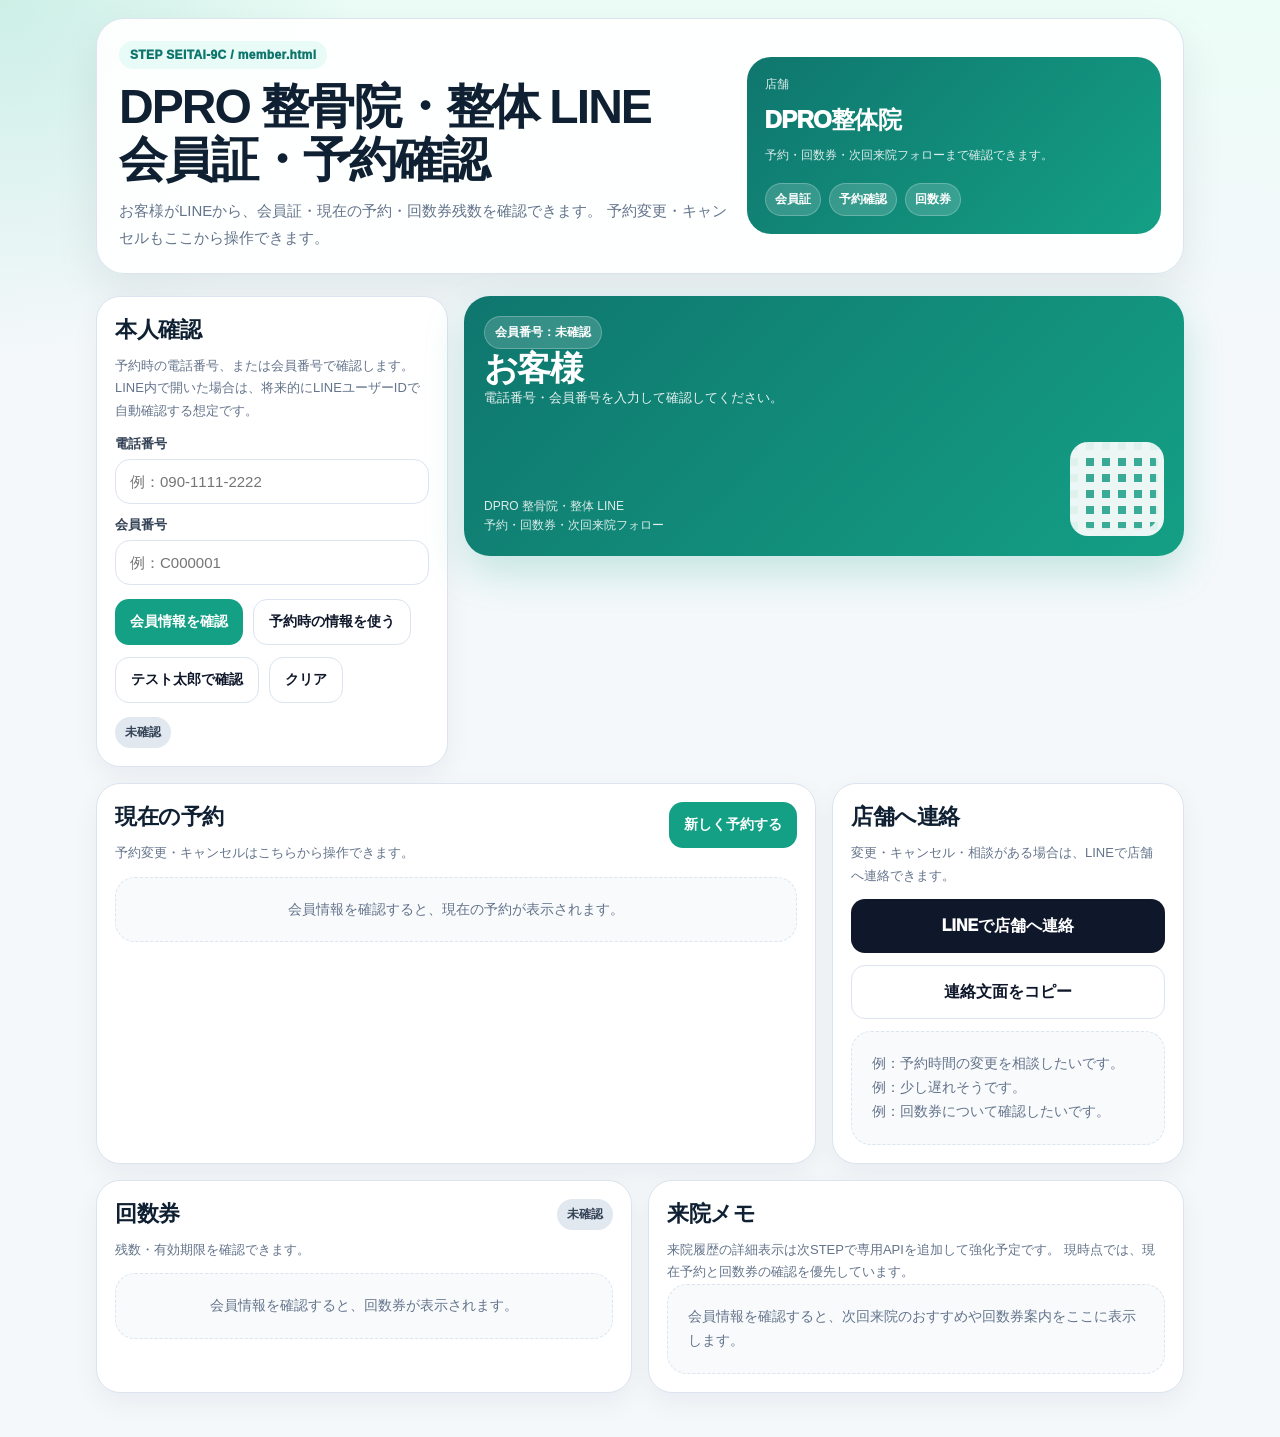
==== commit ae4539c4: "Update member.html" ====
--- a/member.html
+++ b/member.html
@@ -1,10 +1,10 @@
 <!doctype html>
-<!-- STEP SEITAI-9B: stable open-day search without jumping dates / 20260709 -->
+<!-- STEP SEITAI-9C: auto date-time selection and closed-day message / 20260709 -->
 <html lang="ja">
 <head>
   <meta charset="utf-8" />
   <meta name="viewport" content="width=device-width,initial-scale=1,viewport-fit=cover" />
-  <title>DPRO 整骨院・整体 LINE｜会員証・予約確認｜STEP SEITAI-9B</title>
+  <title>DPRO 整骨院・整体 LINE｜会員証・予約確認｜STEP SEITAI-9C</title>
   <script src="./config.js?v=step-seitai-4"></script>
   <style>
     :root{
@@ -419,7 +419,7 @@
   <div class="wrap">
     <section class="hero">
       <div>
-        <span class="badge">STEP SEITAI-9B / member.html</span>
+        <span class="badge">STEP SEITAI-9C / member.html</span>
         <h1>DPRO 整骨院・整体 LINE<br>会員証・予約確認</h1>
         <p class="lead">
           お客様がLINEから、会員証・現在の予約・回数券残数を確認できます。
@@ -547,7 +547,7 @@
       <div>
         <span class="badge">予約変更</span>
         <h2 style="margin-top:10px;">予約日時を変更</h2>
-        <p class="note">メニュー・日付・時間を選び直して変更します。定休日や満席の日は理由を表示します。</p>
+        <p class="note">メニューと日付を選ぶと、その日の空き時間を自動で表示します。定休日や満席の日は理由を表示します。</p>
       </div>
       <button class="btn ghost" id="closeChangeBtn" type="button">閉じる</button>
     </div>
@@ -560,7 +560,7 @@
     <div class="note" id="changeDateLabel">日付を選んでください。</div>
 
     <div class="row" style="margin-top:12px;">
-      <button class="btn primary" id="loadSlotsBtn" type="button">この日の空き時間を表示</button>
+      <button class="btn primary" id="loadSlotsBtn" type="button">この日の時間を再確認</button>
       <button class="btn ghost" id="findOpenDayBtn" type="button">次の空き日を探す</button>
       <span class="status" id="slotStatus">未確認</span>
     </div>
@@ -633,6 +633,7 @@
     menus: [],
     staff: [],
     resources: [],
+    hours: [],
     menuMap: {},
     staffMap: {},
     resourceMap: {},
@@ -741,12 +742,56 @@
       : (Array.isArray(data.slots) ? data.slots.map((time) => ({ time })) : []);
   }
 
+  function getClosedReasonFromSettings(dateText) {
+    if (!dateText) return "";
+    const [y, m, d] = dateText.split("-").map(Number);
+    const date = new Date(y, m - 1, d);
+    const day = date.getDay();
+
+    const hours = state.hours || [];
+    const row = hours.find((h) => Number(h.day_of_week) === day);
+
+    if (row && row.is_closed === true) {
+      return `${weekdayLabel(dateText)}曜日は定休日です。別の日を選ぶか「次の空き日を探す」を押してください。`;
+    }
+
+    return "";
+  }
+
   async function fetchSlotsForDate(dateText) {
     return apiGet(endpoint("appointmentOptions"), {
       date: dateText,
       menu_code: $("changeMenu").value,
       staff_preference: "any"
     });
+  }
+
+  async function autoCheckSelectedDate(reasonText = "") {
+    const date = $("changeDate").value;
+    updateChangeDateLabel();
+    state.selectedSlot = null;
+    state.slots = [];
+    $("slotList").innerHTML = "";
+
+    if (!date) {
+      setStatus("slotStatus", "未確認", "");
+      $("slotMessage").innerHTML = `<div class="alert">変更希望日を選んでください。</div>`;
+      return;
+    }
+
+    const closedReason = getClosedReasonFromSettings(date);
+    if (closedReason) {
+      setStatus("slotStatus", "定休日", "ng");
+      $("slotMessage").innerHTML = `<div class="alert danger">${escapeHtml(dateWithWeekday(date))} は予約できません。<br>${escapeHtml(closedReason)}</div>`;
+      renderSlots();
+      return;
+    }
+
+    if (reasonText) {
+      $("slotMessage").innerHTML = `<div class="alert">${escapeHtml(reasonText)}</div>`;
+    }
+
+    await loadSlots({ silentButton: true });
   }
 
   function showToast(text) {
@@ -859,6 +904,7 @@
     state.menus = data.menus || [];
     state.staff = data.staff || [];
     state.resources = data.resources || [];
+    state.hours = data.hours || data.business_hours || [];
 
     state.menuMap = {};
     state.staffMap = {};
@@ -1070,16 +1116,17 @@
     updateChangeDateLabel();
 
     $("slotList").innerHTML = "";
-    $("slotMessage").innerHTML = `<div class="alert">変更したい日付を選んで「この日の空き時間を表示」を押してください。日曜・定休日・満席の日は理由を表示します。</div>`;
-    setStatus("slotStatus", "未確認", "");
+    $("slotMessage").innerHTML = `<div class="alert">日付を選ぶと、営業日なら空き時間を自動表示します。休みの日は理由を表示します。</div>`;
+    setStatus("slotStatus", "確認中...", "warn");
     $("changeDrawer").classList.add("open");
+    autoCheckSelectedDate("現在の予約日付の空き時間を確認しています。");
   }
 
   function closeChangeDrawer() {
     $("changeDrawer").classList.remove("open");
   }
 
-  async function loadSlots() {
+  async function loadSlots(options = {}) {
     const reservation = state.selectedReservation;
     if (!reservation) {
       showToast("変更する予約が選択されていません。");
@@ -1087,22 +1134,33 @@
     }
 
     const btn = $("loadSlotsBtn");
-    setBusy(btn, true, "確認中...");
+    if (!options.silentButton) setBusy(btn, true, "確認中...");
+
     try {
       const targetDate = $("changeDate").value;
       updateChangeDateLabel();
 
+      const closedReason = getClosedReasonFromSettings(targetDate);
+      if (closedReason) {
+        state.slots = [];
+        state.selectedSlot = null;
+        setStatus("slotStatus", "定休日", "ng");
+        $("slotMessage").innerHTML = `<div class="alert danger">${escapeHtml(dateWithWeekday(targetDate))} は予約できません。<br>${escapeHtml(closedReason)}</div>`;
+        renderSlots();
+        return { ok:true, is_available:false, reason: closedReason, closed_by_front_settings:true };
+      }
+
       const data = await fetchSlotsForDate(targetDate);
       state.slots = normalizeSlots(data);
       state.selectedSlot = null;
 
       if (data.is_available && state.slots.length) {
         setStatus("slotStatus", "空きあり", "ok");
-        $("slotMessage").innerHTML = `<div class="alert ok">${escapeHtml(dateWithWeekday(targetDate))} の空き時間を表示しています。変更したい時間を選んでください。</div>`;
+        $("slotMessage").innerHTML = `<div class="alert ok">${escapeHtml(dateWithWeekday(targetDate))} の空き時間を表示しています。下から時間を選んでください。</div>`;
       } else {
-        const reason = data.reason || data.message || "この日は定休日・満席・受付対象外の可能性があります。別の日を選ぶか「次の空き日を探す」を押してください。";
+        const reason = data.reason || data.message || "この日は満席、または受付対象外の可能性があります。別の日を選ぶか「次の空き日を探す」を押してください。";
         setStatus("slotStatus", "空きなし", "ng");
-        $("slotMessage").innerHTML = `<div class="alert danger">${escapeHtml(dateWithWeekday(targetDate))} は予約できる時間がありません。<br>${escapeHtml(reason)}<br><br>この日付のまま確認しています。自動では日付を変更しません。</div>`;
+        $("slotMessage").innerHTML = `<div class="alert danger">${escapeHtml(dateWithWeekday(targetDate))} は予約できる時間がありません。<br>${escapeHtml(reason)}</div>`;
       }
 
       renderSlots();
@@ -1113,14 +1171,14 @@
       showToast(error.message);
       return null;
     } finally {
-      setBusy(btn, false);
+      if (!options.silentButton) setBusy(btn, false);
     }
   }
 
   function renderSlots() {
     const box = $("slotList");
     if (!state.slots.length) {
-      box.innerHTML = `<div class="empty" style="grid-column:1/-1;">この日に表示できる時間はありません。<br>別の日を選ぶか「空き日を探す」を押してください。</div>`;
+      box.innerHTML = `<div class="empty" style="grid-column:1/-1;">この日に表示できる時間はありません。<br>別の日を選ぶか「次の空き日を探す」を押してください。</div>`;
       return;
     }
 
@@ -1155,6 +1213,11 @@
     try {
       for (let i = 0; i < 35; i++) {
         const date = addDaysText(originalDate, i);
+        const closedReason = getClosedReasonFromSettings(date);
+        if (closedReason) {
+          continue;
+        }
+
         const data = await fetchSlotsForDate(date);
         const slots = normalizeSlots(data);
 
@@ -1299,20 +1362,11 @@
     $("submitChangeBtn").addEventListener("click", submitChange);
 
     $("changeDate").addEventListener("change", () => {
-      state.selectedSlot = null;
-      state.slots = [];
-      $("slotList").innerHTML = "";
-      updateChangeDateLabel();
-      setStatus("slotStatus", "再確認が必要", "warn");
-      $("slotMessage").innerHTML = `<div class="alert">${escapeHtml(dateWithWeekday($("changeDate").value))} を選びました。<br>この日のまま確認するには「この日の空き時間を表示」を押してください。空いている営業日に移動したい場合だけ「次の空き日を探す」を押してください。</div>`;
+      autoCheckSelectedDate(`${dateWithWeekday($("changeDate").value)} を選びました。営業日なら空き時間を自動表示します。`);
     });
 
     $("changeMenu").addEventListener("change", () => {
-      state.selectedSlot = null;
-      state.slots = [];
-      $("slotList").innerHTML = "";
-      setStatus("slotStatus", "再確認が必要", "warn");
-      $("slotMessage").innerHTML = `<div class="alert">メニューが変わったため、${escapeHtml(dateWithWeekday($("changeDate").value))} の空き時間を再確認してください。</div>`;
+      autoCheckSelectedDate(`メニューが変わったため、${dateWithWeekday($("changeDate").value)} の空き時間を確認しています。`);
     });
 
     $("closeCancelBtn").addEventListener("click", closeCancelDrawer);
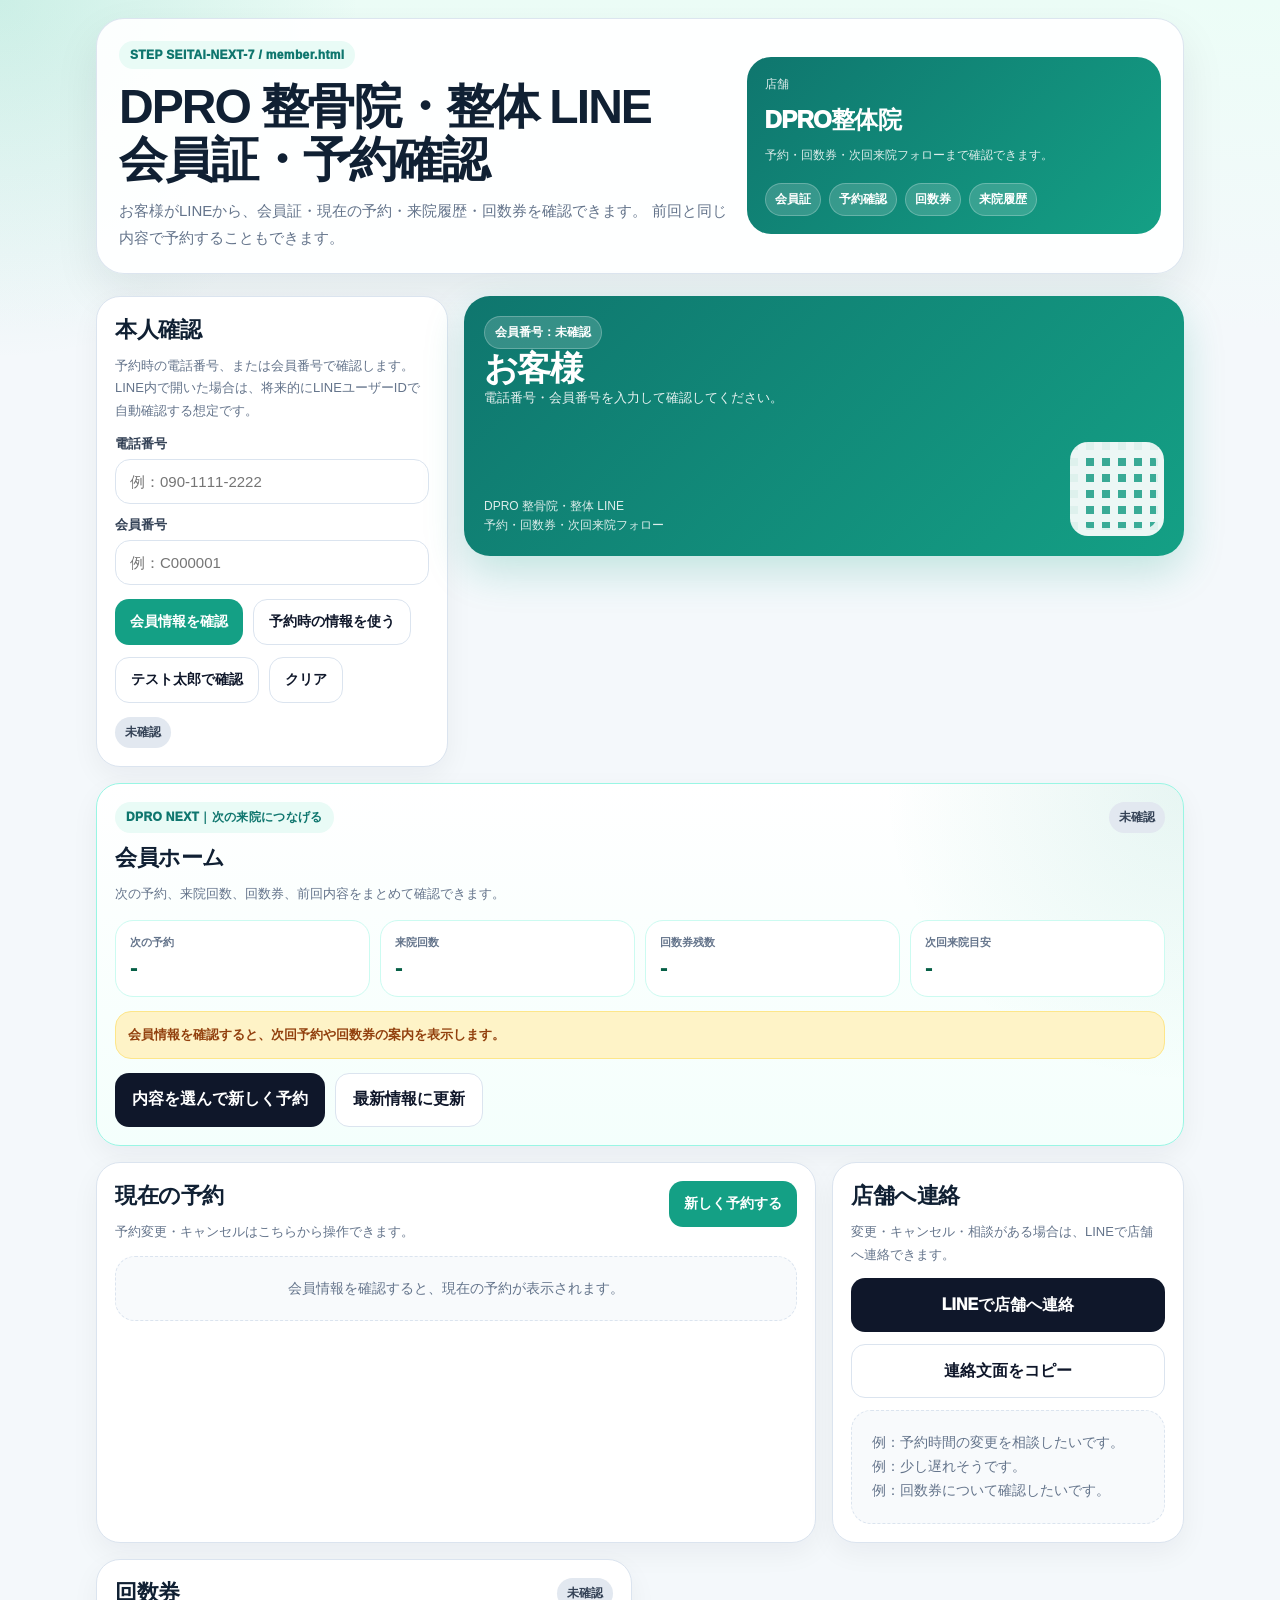
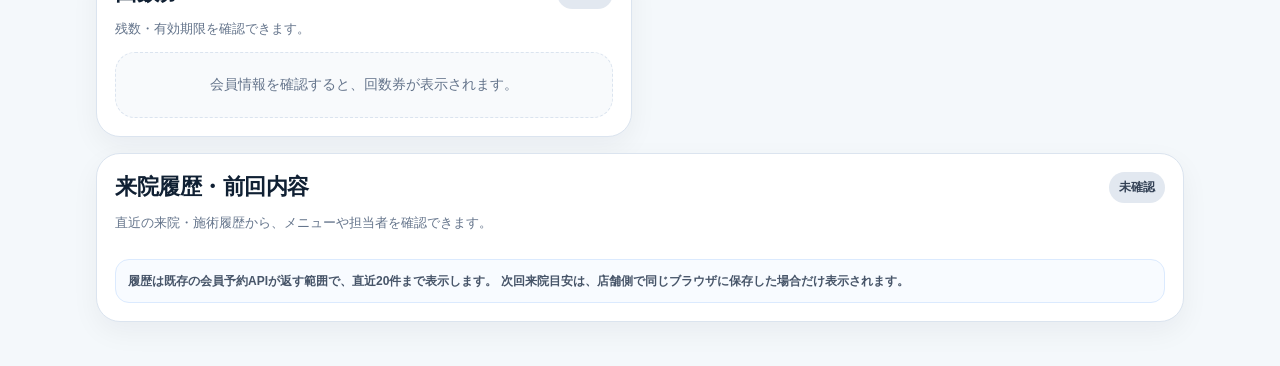
==== commit 6c3d6422: "STEP SEITAI-NEXT-7-R1 COMPLETE [skip ci]" ====
--- a/member.html
+++ b/member.html
@@ -1,11 +1,11 @@
 <!doctype html>
-<!-- STEP SEITAI-9C: auto date-time selection and closed-day message / 20260709 -->
+<!-- STEP SEITAI-NEXT-7: member history and repeat reservation / 20260723 -->
 <html lang="ja">
 <head>
   <meta charset="utf-8" />
   <meta name="viewport" content="width=device-width,initial-scale=1,viewport-fit=cover" />
-  <title>DPRO 整骨院・整体 LINE｜会員証・予約確認｜STEP SEITAI-9C</title>
-  <script src="./config.js?v=step-seitai-4"></script>
+  <title>DPRO 整骨院・整体 LINE｜会員ホーム・来院履歴｜STEP SEITAI-NEXT-7</title>
+  <script src="./config.js?v=step-seitai-next-7"></script>
   <style>
     :root{
       --bg:#f4f8fb;
@@ -411,6 +411,107 @@
       .row .btn{width:auto}
       .slots{grid-template-columns:repeat(2,minmax(0,1fr))}
     }
+
+    /* DPRO NEXT-7: member history and repeat reservation */
+    .memberNext7Overview{
+      border:1px solid #99f6e4;
+      background:
+        radial-gradient(circle at top right,rgba(20,160,133,.10),transparent 300px),
+        linear-gradient(180deg,#ffffff,#f4fffc);
+    }
+    .next7Metrics{
+      display:grid;
+      grid-template-columns:repeat(4,minmax(0,1fr));
+      gap:10px;
+      margin-top:14px;
+    }
+    .next7Metric{
+      border:1px solid #ccfbf1;
+      border-radius:18px;
+      background:#fff;
+      padding:14px;
+      min-width:0;
+    }
+    .next7Metric span{
+      display:block;
+      color:#64748b;
+      font-size:11px;
+      font-weight:900;
+    }
+    .next7Metric b{
+      display:block;
+      margin-top:4px;
+      color:#065f46;
+      font-size:24px;
+      line-height:1.2;
+      letter-spacing:-.03em;
+      word-break:break-word;
+    }
+    .next7ActionRow{
+      display:flex;
+      gap:10px;
+      flex-wrap:wrap;
+      align-items:center;
+      margin-top:14px;
+    }
+    .historyList{
+      display:grid;
+      gap:10px;
+      margin-top:12px;
+    }
+    .historyItem{
+      border:1px solid #e2e8f0;
+      border-radius:18px;
+      background:#fff;
+      padding:14px;
+    }
+    .historyTop{
+      display:flex;
+      justify-content:space-between;
+      gap:12px;
+      align-items:flex-start;
+    }
+    .historyTitle{
+      font-size:17px;
+      font-weight:950;
+      line-height:1.45;
+    }
+    .historyMeta{
+      margin-top:5px;
+      color:#64748b;
+      font-size:12px;
+      line-height:1.7;
+    }
+    .historyActions{
+      display:flex;
+      gap:8px;
+      flex-wrap:wrap;
+      margin-top:10px;
+    }
+    .next7ScopeNote{
+      margin-top:12px;
+      padding:11px 12px;
+      border:1px solid #dbeafe;
+      border-radius:14px;
+      background:#f8fbff;
+      color:#475569;
+      font-size:12px;
+      line-height:1.7;
+      font-weight:800;
+    }
+    @media(max-width:760px){
+      .next7Metrics{grid-template-columns:repeat(2,minmax(0,1fr))}
+    }
+    @media(max-width:560px){
+      .next7Metrics{grid-template-columns:1fr 1fr}
+      .next7ActionRow{display:grid;grid-template-columns:1fr}
+      .next7ActionRow .btn{width:100%}
+      .historyTop{display:block}
+      .historyTop .pill{margin-top:8px}
+      .historyActions{display:grid;grid-template-columns:1fr}
+      .historyActions .btn{width:100%}
+    }
+
   </style>
 </head>
 
@@ -419,11 +520,11 @@
   <div class="wrap">
     <section class="hero">
       <div>
-        <span class="badge">STEP SEITAI-9C / member.html</span>
+        <span class="badge">STEP SEITAI-NEXT-7 / member.html</span>
         <h1>DPRO 整骨院・整体 LINE<br>会員証・予約確認</h1>
         <p class="lead">
-          お客様がLINEから、会員証・現在の予約・回数券残数を確認できます。
-          予約変更・キャンセルもここから操作できます。
+          お客様がLINEから、会員証・現在の予約・来院履歴・回数券を確認できます。
+          前回と同じ内容で予約することもできます。
         </p>
       </div>
       <div class="heroPanel">
@@ -434,6 +535,7 @@
           <span class="chip">会員証</span>
           <span class="chip">予約確認</span>
           <span class="chip">回数券</span>
+          <span class="chip">来院履歴</span>
         </div>
       </div>
     </section>
@@ -491,7 +593,32 @@
         </div>
       </div>
 
-      <div class="card span8">
+      
+      <div class="card span12 memberNext7Overview" id="memberNext7Overview">
+        <div class="sectionHead">
+          <div>
+            <span class="badge">DPRO NEXT｜次の来院につなげる</span>
+            <h2 style="margin-top:10px;">会員ホーム</h2>
+            <p class="note">次の予約、来院回数、回数券、前回内容をまとめて確認できます。</p>
+          </div>
+          <span class="status" id="memberNext7Status">未確認</span>
+        </div>
+        <div class="next7Metrics">
+          <div class="next7Metric"><span>次の予約</span><b id="next7UpcomingView">-</b></div>
+          <div class="next7Metric"><span>来院回数</span><b id="next7VisitCountView">-</b></div>
+          <div class="next7Metric"><span>回数券残数</span><b id="next7TicketView">-</b></div>
+          <div class="next7Metric"><span>次回来院目安</span><b id="next7GuideView">-</b></div>
+        </div>
+        <div id="recommendBox" class="alert" style="margin-top:14px;">
+          会員情報を確認すると、次回予約や回数券の案内を表示します。
+        </div>
+        <div class="next7ActionRow">
+          <a class="btn primary large" id="repeatLastReservationBtn" href="./index.html" style="display:none;">前回と同じ内容で予約</a>
+          <a class="btn dark large" href="./index.html">内容を選んで新しく予約</a>
+          <button class="btn ghost large" id="refreshMemberBtn" type="button">最新情報に更新</button>
+        </div>
+      </div>
+<div class="card span8">
         <div class="sectionHead">
           <div>
             <h2>現在の予約</h2>
@@ -527,16 +654,22 @@
         <div id="ticketList" class="list"></div>
       </div>
 
-      <div class="card span6">
-        <h2>来院メモ</h2>
-        <p class="note">
-          来院履歴の詳細表示は次STEPで専用APIを追加して強化予定です。
-          現時点では、現在予約と回数券の確認を優先しています。
-        </p>
-        <div id="recommendBox" class="empty" style="text-align:left;">
-          会員情報を確認すると、次回来院のおすすめや回数券案内をここに表示します。
+      
+      <div class="card span12" id="memberHistorySection">
+        <div class="sectionHead">
+          <div>
+            <h2>来院履歴・前回内容</h2>
+            <p class="note">直近の来院・施術履歴から、メニューや担当者を確認できます。</p>
+          </div>
+          <span class="status" id="historyStatus">未確認</span>
+        </div>
+        <div id="historyList" class="historyList"></div>
+        <div class="next7ScopeNote">
+          履歴は既存の会員予約APIが返す範囲で、直近20件まで表示します。
+          次回来院目安は、店舗側で同じブラウザに保存した場合だけ表示されます。
         </div>
       </div>
+
     </section>
   </div>
 </main>
@@ -630,6 +763,7 @@
     customer: null,
     reservations: [],
     tickets: [],
+    prefillSource: "member_history",
     menus: [],
     staff: [],
     resources: [],
@@ -946,7 +1080,7 @@
     const [profile, tickets, reservations] = await Promise.all([
       apiGet(endpoint("memberProfile"), params),
       apiGet(endpoint("memberTicket"), params).catch((error) => ({ ok:false, tickets:[], error: error.message })),
-      apiGet(endpoint("memberReservations"), params).catch((error) => ({ ok:false, reservations:[], error: error.message }))
+      apiGet(endpoint("memberReservations"), { ...params, include_history:"1", limit:20 }).catch((error) => ({ ok:false, reservations:[], error: error.message }))
     ]);
 
     state.customer = profile.customer;
@@ -957,8 +1091,148 @@
     renderMember();
     renderReservations();
     renderTickets();
+    renderHistory();
+    renderMemberOverview();
     renderRecommend();
     setStatus("lookupStatus", "確認OK", "ok");
+  }
+
+
+  /* DPRO NEXT-7: member history and repeat reservation */
+  function activeMemberReservations() {
+    return (state.reservations || [])
+      .filter((r) => ["reserved","arrived","in_treatment"].includes(String(r.status || "")))
+      .sort((a, b) => `${a.reservation_date || ""} ${a.start_time || ""}`.localeCompare(`${b.reservation_date || ""} ${b.start_time || ""}`));
+  }
+
+  function historyMemberReservations() {
+    const today = todayText();
+    return (state.reservations || [])
+      .filter((r) => {
+        const status = String(r.status || "");
+        if (["completed","treatment_done","cancelled","no_show"].includes(status)) return true;
+        return Boolean(r.reservation_date && String(r.reservation_date) < today && status !== "reserved");
+      })
+      .sort((a, b) => `${b.reservation_date || ""} ${b.start_time || ""}`.localeCompare(`${a.reservation_date || ""} ${a.start_time || ""}`))
+      .slice(0, 20);
+  }
+
+  function latestReservationForRepeat() {
+    const history = historyMemberReservations();
+    if (history.length) return history[0];
+    return (state.reservations || [])
+      .slice()
+      .sort((a, b) => `${b.reservation_date || ""} ${b.start_time || ""}`.localeCompare(`${a.reservation_date || ""} ${a.start_time || ""}`))[0] || null;
+  }
+
+  function next7GuideForCustomer() {
+    const c = state.customer || {};
+    const storeKey = `DPRO_SEITAI_NEXT_VISIT_GUIDES:${CONFIG.shopCode || "dpro_seitai_demo"}`;
+    try {
+      const store = JSON.parse(localStorage.getItem(storeKey) || "{}") || {};
+      const keys = [
+        c.id || c.customer_id || c.customer_uuid ? `customer:${c.id || c.customer_id || c.customer_uuid}` : "",
+        c.customer_no ? `no:${c.customer_no}` : "",
+        c.phone ? `phone:${String(c.phone).replace(/\D/g, "")}` : ""
+      ].filter(Boolean);
+      for (const key of keys) {
+        if (store[key]?.date) return store[key];
+      }
+    } catch {}
+    return null;
+  }
+
+  function repeatReservationUrl(reservation) {
+    const r = reservation || {};
+    const c = state.customer || {};
+    const url = new URL("./index.html", location.href);
+    const menuCode = r.menu_code || state.menuMap[r.menu_id]?.menu_code || "";
+    const staffCode = r.staff_code || state.staffMap[r.staff_id]?.staff_code || "";
+    const concerns = Array.isArray(r.concern_tags) ? r.concern_tags.join(",") : "";
+    const guide = next7GuideForCustomer();
+    const params = {
+      repeat: "last",
+      menu_code: menuCode,
+      staff_preference: staffCode ? "specific" : "same_as_last",
+      staff_code: staffCode,
+      concern_tags: concerns,
+      request_note: r.request_note || "",
+      customer_name: c.customer_name || "",
+      customer_kana: c.customer_kana || "",
+      phone: c.phone || "",
+      customer_no: c.customer_no || "",
+      preferred_date: guide?.date || ""
+    };
+    Object.entries(params).forEach(([key, value]) => {
+      if (value !== undefined && value !== null && String(value) !== "") url.searchParams.set(key, String(value));
+    });
+    return url.toString();
+  }
+
+  function renderMemberOverview() {
+    const c = state.customer;
+    if (!c) return;
+    const active = activeMemberReservations();
+    const latest = latestReservationForRepeat();
+    const usableTickets = (state.tickets || []).filter((t) => ["active","usable",""].includes(String(t.status || "")));
+    const remaining = usableTickets.reduce((sum, t) => sum + Number(t.remaining_count || 0), 0);
+    const guide = next7GuideForCustomer();
+
+    $("next7UpcomingView").textContent = active[0]
+      ? `${active[0].reservation_date || "-"} ${formatTime(active[0].start_time)}`
+      : "予約なし";
+    $("next7VisitCountView").textContent = `${Number(c.total_visit_count || historyMemberReservations().length || 0)}回`;
+    $("next7TicketView").textContent = usableTickets.length ? `${remaining}回` : "なし";
+    $("next7GuideView").textContent = guide?.date || "未設定";
+    setStatus("memberNext7Status", "確認OK", "ok");
+
+    const repeatBtn = $("repeatLastReservationBtn");
+    if (latest) {
+      repeatBtn.href = repeatReservationUrl(latest);
+      repeatBtn.style.display = "inline-flex";
+    } else {
+      repeatBtn.style.display = "none";
+    }
+  }
+
+  function renderHistory() {
+    const box = $("historyList");
+    const rows = historyMemberReservations();
+    if (!state.customer) {
+      setStatus("historyStatus", "未確認", "");
+      box.innerHTML = `<div class="empty">会員情報を確認すると、来院履歴が表示されます。</div>`;
+      return;
+    }
+
+    setStatus("historyStatus", `${rows.length}件`, rows.length ? "ok" : "warn");
+    if (!rows.length) {
+      const lastVisit = state.customer.last_visit_date || "";
+      box.innerHTML = `<div class="empty">${lastVisit ? `最終来院日は ${escapeHtml(lastVisit)} です。` : "表示できる来院履歴はありません。"}<br>次回予約は会員ホームから進めます。</div>`;
+      return;
+    }
+
+    box.innerHTML = rows.map((r) => {
+      const menu = menuName(r.menu_id || r.menu_code);
+      const staff = staffName(r.staff_id || r.staff_code);
+      return `
+        <div class="historyItem">
+          <div class="historyTop">
+            <div>
+              <div class="historyTitle">${escapeHtml(r.reservation_date || "-")} ${formatTime(r.start_time)}　${escapeHtml(menu)}</div>
+              <div class="historyMeta">
+                担当：${escapeHtml(staff)}<br>
+                状態：${escapeHtml(statusLabel(r.status))}
+                ${r.request_note ? `<br>前回メモ：${escapeHtml(r.request_note)}` : ""}
+              </div>
+            </div>
+            <span class="pill ${statusClass(r.status)}">${escapeHtml(statusLabel(r.status))}</span>
+          </div>
+          <div class="historyActions">
+            <a class="btn primary" href="${escapeHtml(repeatReservationUrl(r))}">この内容で予約</a>
+          </div>
+        </div>
+      `;
+    }).join("");
   }
 
   function renderMember() {
@@ -979,7 +1253,7 @@
 
   function renderReservations() {
     const box = $("reservationList");
-    const rows = state.reservations || [];
+    const rows = activeMemberReservations();
 
     if (!state.customer) {
       box.innerHTML = `<div class="empty">会員情報を確認すると、現在の予約が表示されます。</div>`;
@@ -1073,7 +1347,7 @@
     if (!state.customer) return;
 
     const activeTicket = (state.tickets || []).find((t) => t.status === "active");
-    const reservationCount = (state.reservations || []).length;
+    const reservationCount = activeMemberReservations().length;
 
     if (reservationCount > 0) {
       $("recommendBox").innerHTML = `
@@ -1355,6 +1629,7 @@
     });
 
     $("copyContactTextBtn").addEventListener("click", copyContactText);
+    $("refreshMemberBtn").addEventListener("click", loadMember);
 
     $("closeChangeBtn").addEventListener("click", closeChangeDrawer);
     $("loadSlotsBtn").addEventListener("click", loadSlots);
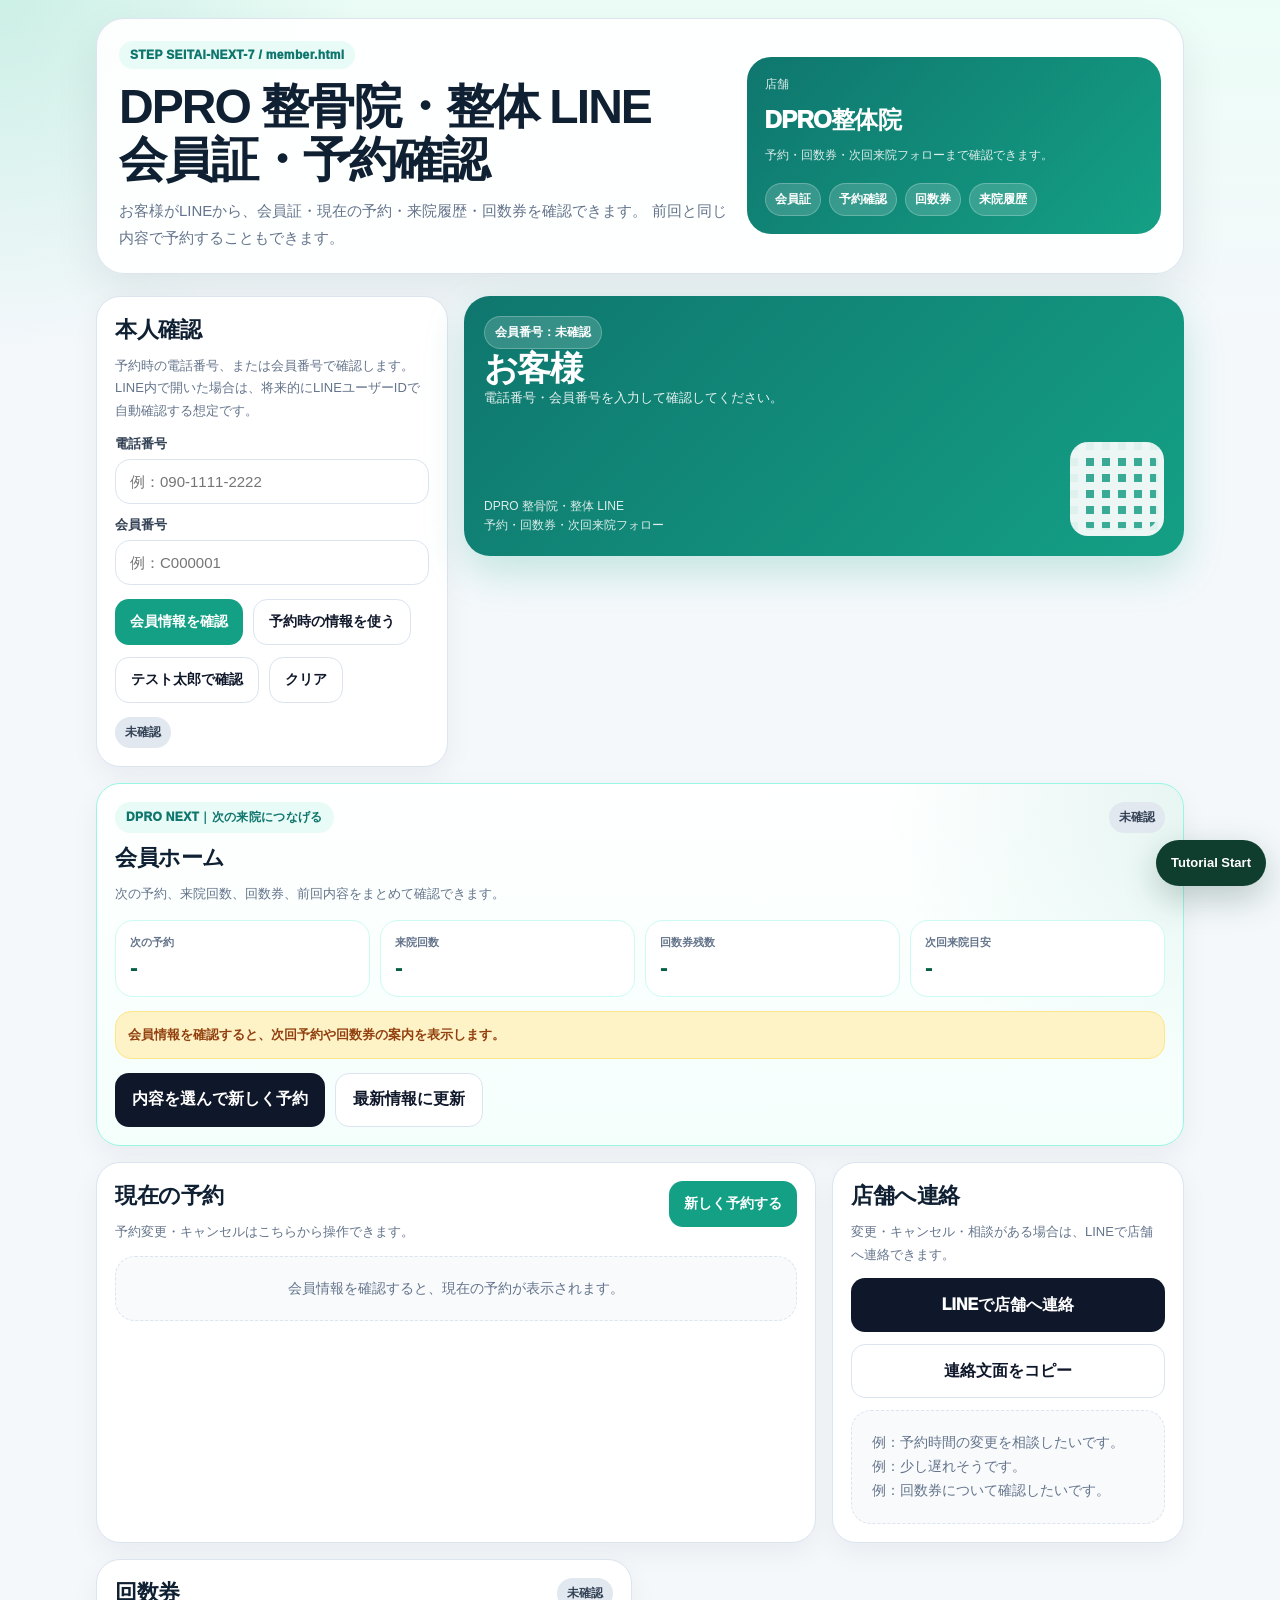
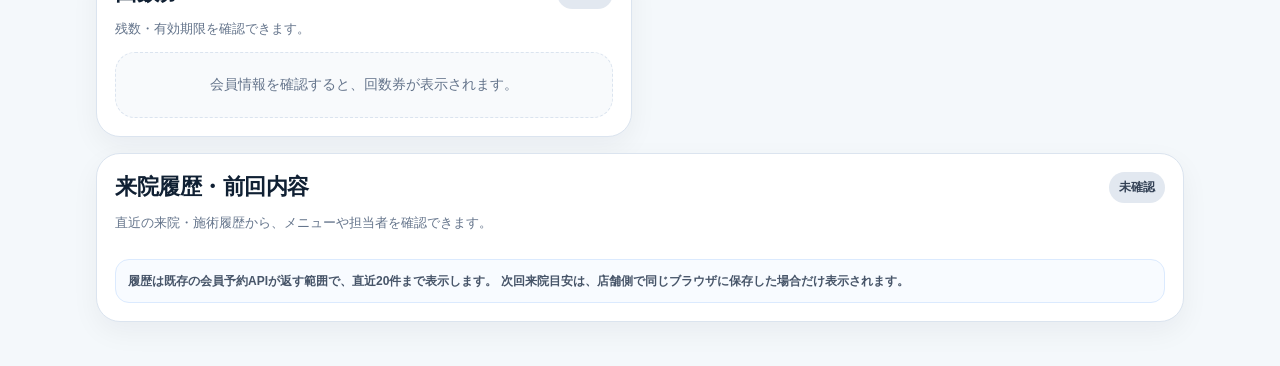
==== commit 0478aa9b: "SEITAI Tutorial R3 Standard V1.1 implementation" ====
--- a/member.html
+++ b/member.html
@@ -1,11 +1,11 @@
 <!doctype html>
-<!-- STEP SEITAI-NEXT-7: member history and repeat reservation / 20260723 -->
+<!-- STEP SEITAI-NEXT-10 COMPLETE / 20260724 -->
 <html lang="ja">
 <head>
   <meta charset="utf-8" />
   <meta name="viewport" content="width=device-width,initial-scale=1,viewport-fit=cover" />
-  <title>DPRO 整骨院・整体 LINE｜会員ホーム・来院履歴｜STEP SEITAI-NEXT-7</title>
-  <script src="./config.js?v=step-seitai-next-7"></script>
+  <title>DPRO 整骨院・整体 LINE｜会員ホーム｜DPRO NEXT完成版</title>
+  <script src="./config.js?v=seitai-next-10-complete"></script>
   <style>
     :root{
       --bg:#f4f8fb;
@@ -513,6 +513,7 @@
     }
 
   </style>
+  <link rel="stylesheet" href="./tutorial.css?v=seitai-tutorial-v1-1">
 </head>
 
 <body>
@@ -1689,5 +1690,6 @@
   document.addEventListener("DOMContentLoaded", init);
 })();
 </script>
+  <script src="./tutorial.js?v=seitai-tutorial-v1-1"></script>
 </body>
 </html>
--- a/tutorial.css
+++ b/tutorial.css
@@ -0,0 +1,53 @@
+/* DPRO TUTORIAL SEITAI STANDARD V1.1 / R3 */
+:root{--dpro-tut-deep:#0f3d2e;--dpro-tut-green:#14a085;--dpro-tut-soft:#e9fbf6;--dpro-tut-line:#cde7df}
+#dproTutorialLauncher{
+  position:fixed;right:14px;bottom:14px;z-index:2147483000;
+  min-height:46px;padding:10px 15px;border:0;border-radius:999px;
+  background:#0f3d2e;color:#fff;font:800 13px/1.2 -apple-system,BlinkMacSystemFont,"Segoe UI","Noto Sans JP",sans-serif;
+  box-shadow:0 12px 34px rgba(15,61,46,.26);cursor:pointer
+}
+#dproTutorialLauncher:focus,#dproTutorialCard button:focus,#dproTutorialCard [tabindex]:focus{
+  outline:3px solid #f59e0b;outline-offset:3px
+}
+#dproTutorialHighlight{
+  position:fixed;z-index:2147482997;pointer-events:none;border:3px solid #14a085;border-radius:14px;
+  box-shadow:0 0 0 9999px rgba(15,23,42,.18),0 0 0 5px rgba(20,160,133,.18);
+  transition:left .12s ease,top .12s ease,width .12s ease,height .12s ease
+}
+#dproTutorialCard{
+  position:fixed;z-index:2147483001;width:min(390px,calc(100vw - 24px));max-height:min(520px,calc(100vh - 24px));
+  overflow:auto;border:1px solid var(--dpro-tut-line);border-radius:20px;background:#fff;color:#102033;
+  box-shadow:0 24px 80px rgba(15,23,42,.32);
+  font-family:-apple-system,BlinkMacSystemFont,"Segoe UI","Noto Sans JP",sans-serif
+}
+#dproTutorialCard *{box-sizing:border-box}
+.dproTutHandle{
+  display:flex;align-items:center;justify-content:space-between;gap:10px;
+  min-height:46px;padding:10px 13px;background:linear-gradient(135deg,#0f3d2e,#14a085);color:#fff;
+  cursor:grab;touch-action:none;user-select:none
+}
+.dproTutHandle:active{cursor:grabbing}
+.dproTutHandle strong{font-size:12px;letter-spacing:.03em}
+.dproTutGrip{font-size:18px;letter-spacing:2px;opacity:.85}
+.dproTutBody{padding:15px}
+.dproTutMeta{display:flex;justify-content:space-between;gap:10px;align-items:center;color:#64748b;font-size:11px;font-weight:800}
+.dproTutTitle{margin:9px 0 7px;font-size:20px;line-height:1.35;color:#0f3d2e}
+.dproTutCopy{margin:0;color:#475569;font-size:13px;line-height:1.75}
+.dproTutTarget{margin-top:10px;padding:8px 10px;border-radius:10px;background:#f8fafc;color:#64748b;font-size:10px;word-break:break-all}
+.dproTutActions{display:grid;grid-template-columns:1fr 1fr;gap:8px;margin-top:14px}
+.dproTutActions button{
+  min-height:44px;border:1px solid #dbe4ef;border-radius:12px;background:#fff;color:#334155;
+  font:900 12px/1.2 inherit;cursor:pointer
+}
+.dproTutActions .primary{border-color:#14a085;background:#14a085;color:#fff}
+.dproTutActions .dark{border-color:#0f3d2e;background:#0f3d2e;color:#fff}
+.dproTutFooter{display:flex;gap:8px;justify-content:space-between;align-items:center;margin-top:10px}
+.dproTutFooter button{min-height:38px;border:0;background:transparent;color:#64748b;font-weight:850;font-size:11px;cursor:pointer}
+.dproTutProgress{height:6px;margin-top:12px;border-radius:999px;background:#e2e8f0;overflow:hidden}
+.dproTutProgress span{display:block;height:100%;background:#14a085}
+@media(max-width:420px){
+  #dproTutorialLauncher{right:8px;bottom:8px}
+  #dproTutorialCard{width:calc(100vw - 16px);max-height:calc(100vh - 16px);border-radius:16px}
+  .dproTutBody{padding:13px}
+  .dproTutActions{grid-template-columns:1fr}
+}
